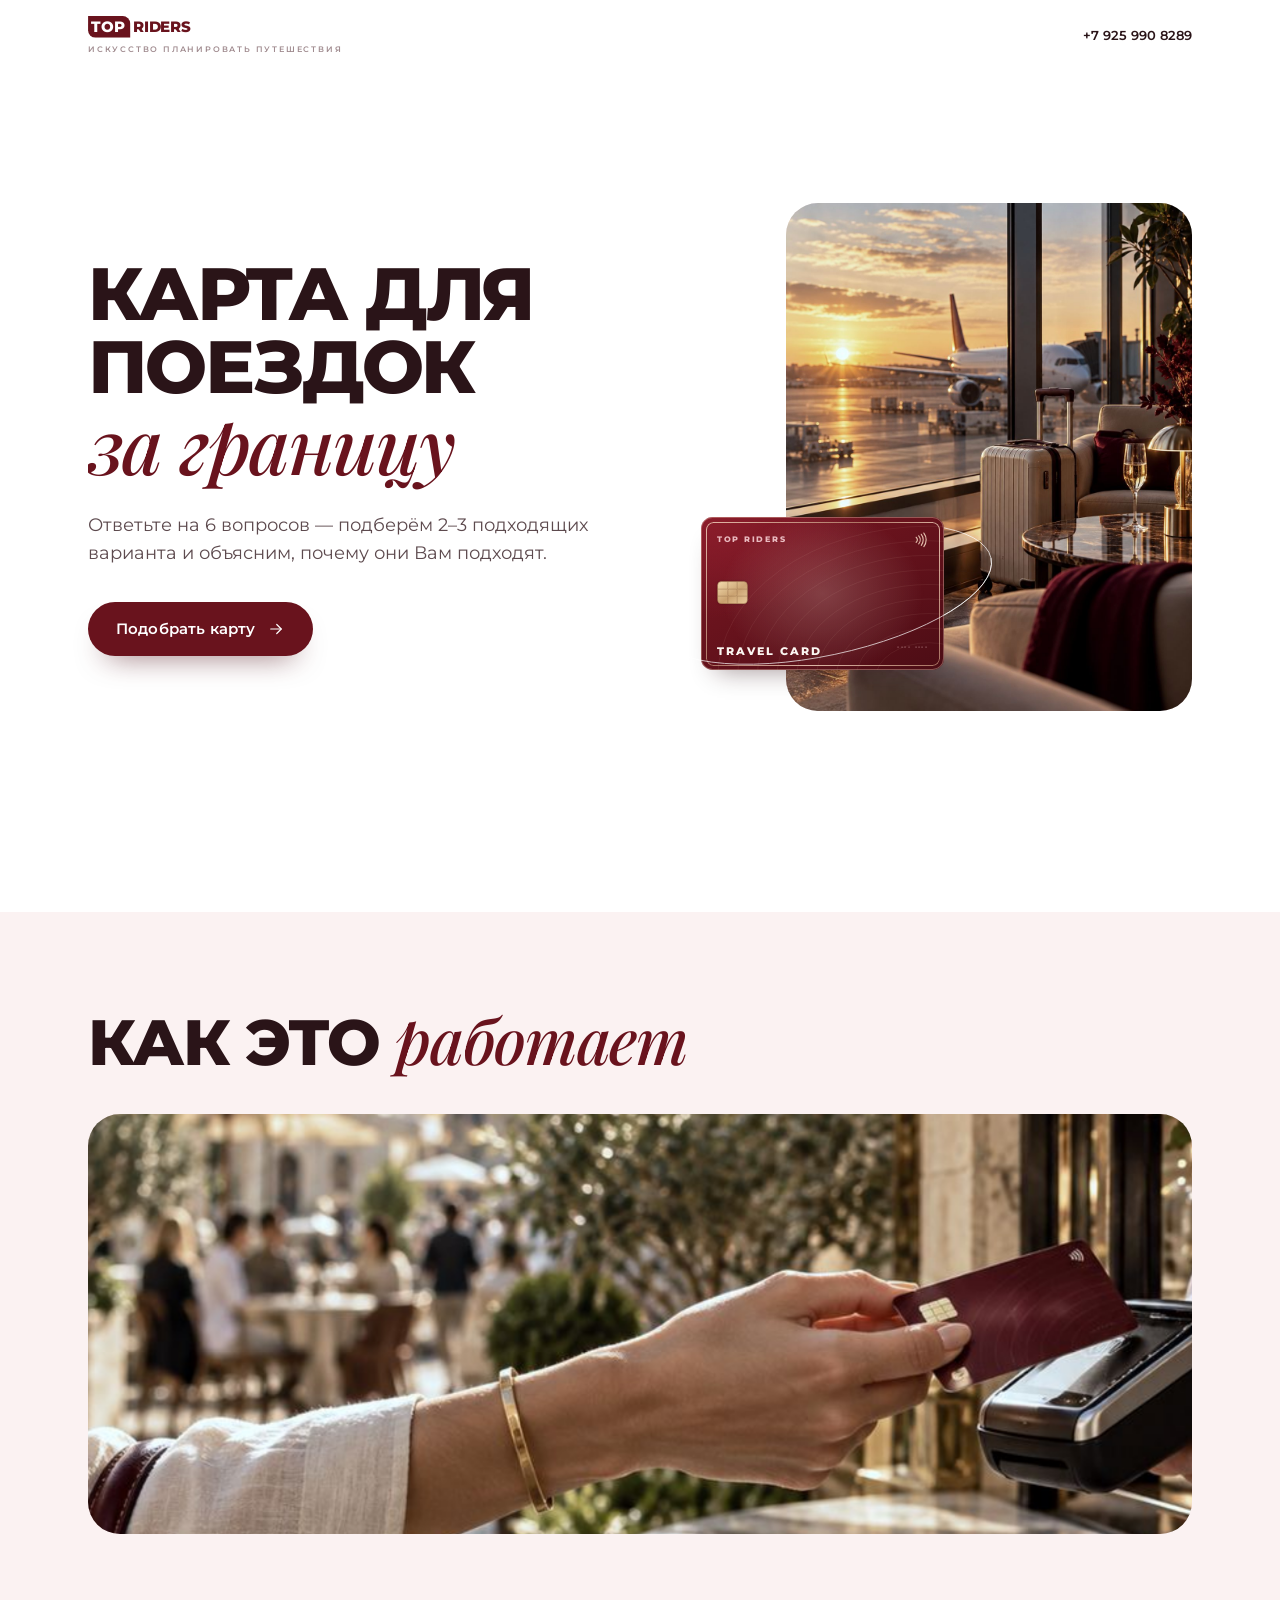
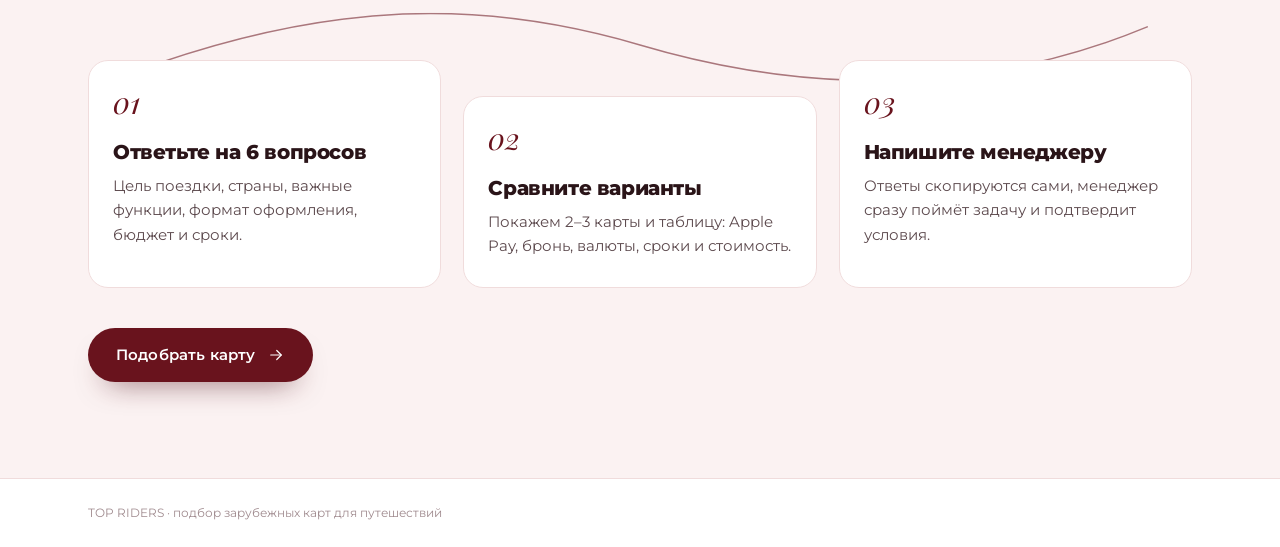
==== index.html @ 6e882a6a "Hero: airport lounge photo, outcome headline, compact mobile first screen - 'Карта для поездок за гр" ====
<!doctype html>
<html lang="ru">
<head>
  <meta charset="utf-8">
  <meta name="viewport" content="width=device-width, initial-scale=1, viewport-fit=cover">
  <title>Подбор карты для путешествий · TOP RIDERS</title>
  <meta name="description" content="Подберём зарубежную карту под Вашу поездку: ответьте на 6 вопросов, и мы покажем 2–3 подходящих варианта.">
  <meta name="theme-color" content="#FFFFFF">
  <meta property="og:title" content="Карта для путешествий под Ваши задачи · TOP RIDERS">
  <meta property="og:description" content="Ответьте на 6 вопросов, и мы покажем 2–3 подходящих варианта.">
  <meta property="og:type" content="website">
  <link rel="icon" href="assets/favicon.svg" type="image/svg+xml">

  <link rel="preconnect" href="https://fonts.googleapis.com">
  <link rel="preconnect" href="https://fonts.gstatic.com" crossorigin>
  <link rel="stylesheet" href="https://fonts.googleapis.com/css2?family=Montserrat:wght@400;500;600;800&family=Playfair+Display:ital,wght@1,500&display=swap">
  <link rel="stylesheet" href="assets/css/styles.css">
  <link rel="modulepreload" href="assets/js/app.js">
</head>
<body data-screen="hero">

  <header class="site-header">
    <div class="wrap site-header__in">
      <a class="brandmark" id="logoLink" href="https://topriders.ru" target="_blank" rel="noopener" aria-label="TOP RIDERS">
        <span class="logo js-logo"></span>
        <span class="brandmark__tag">Искусство планировать путешествия</span>
      </a>
      <a class="site-header__phone js-phone" href="tel:+79259908289">
        <span class="js-phone-text">+7 925 990 8289</span>
      </a>
    </div>
  </header>

  <main>
    <!-- 1. Первый экран: заголовок → польза → кнопка → карта -->
    <section class="screen hero is-enter" data-screen="hero" aria-labelledby="heroTitle">
      <div class="wrap hero__grid">
        <div class="hero__text">
          <h1 class="h1 hero__title" id="heroTitle">
            <span class="hero__line"><span data-t="heroTitleStrong">Платите за границей</span></span>
            <span class="hero__line"><em class="serif" data-t="heroTitleLight">без лишних вопросов</em></span>
          </h1>
          <p class="lead reveal" style="--d:3" data-t="heroSubtitle">Подберём карту под Вашу поездку: ответьте на 6 вопросов, и мы покажем 2–3 подходящих варианта.</p>
          <div class="hero__actions reveal" style="--d:4">
            <button class="btn btn--primary js-start" id="startBtn" type="button" disabled>
              <span data-t="heroCta">Подобрать карту</span><svg viewBox="0 0 24 24" fill="none" stroke="currentColor" stroke-width="1.6" stroke-linecap="round" stroke-linejoin="round" aria-hidden="true"><path d="M5 12h14"/><path d="m13 6 6 6-6 6"/></svg>
            </button>
          </div>
          <p class="config-error" id="configError" hidden>
            Не удалось загрузить config.json. Откройте сайт через веб-сервер (см. README), а не как файл с диска.
          </p>
        </div>

        <div class="hero__visual" id="heroVisual">
          <figure class="hero__photo" id="heroPhoto" hidden><img alt="" decoding="async" fetchpriority="high"></figure>
          <div class="hero__cardwrap" aria-hidden="true">
            <svg class="orbit orbit--back" viewBox="0 0 400 260">
              <g transform="rotate(-12 200 130)"><ellipse class="orbit__line" cx="200" cy="130" rx="196" ry="70" pathLength="1"/></g>
            </svg>
            <div class="card-slot card-slot--hero" id="slotHero"></div>
            <svg class="orbit orbit--front" viewBox="0 0 400 260">
              <g transform="rotate(-12 200 130)"><path class="orbit__line orbit__line--front" d="M4 130a196 70 0 0 0 392 0" pathLength="1"/></g>
            </svg>
          </div>
        </div>
      </div>

      <div class="how" id="how">
        <div class="wrap">
          <h2 class="h2 sr"><span data-t="howTitle">Как это</span> <em class="serif" data-t="howTitleAccent">работает</em></h2>
          <figure class="how__photo sr" id="howPhoto" hidden><img alt="" decoding="async" data-parallax></figure>
          <div class="steps" id="howSteps">
            <svg class="steps__route" viewBox="0 0 1000 120" preserveAspectRatio="none" aria-hidden="true">
              <path d="M40 90C220 10 360 10 500 60s300 60 460-20" pathLength="1"/>
            </svg>
          </div>
          <div class="how__foot sr">
            <button class="btn btn--primary js-start" type="button" disabled><span data-t="heroCta">Подобрать карту</span><svg viewBox="0 0 24 24" fill="none" stroke="currentColor" stroke-width="1.6" stroke-linecap="round" stroke-linejoin="round" aria-hidden="true"><path d="M5 12h14"/><path d="m13 6 6 6-6 6"/></svg></button>
          </div>
        </div>
      </div>
    </section>

    <!-- 2. Квиз -->
    <section class="screen quiz" data-screen="quiz" hidden aria-labelledby="qTitle">
      <div class="wrap quiz__wrap">
        <div class="quiz__top">
          <div class="quiz__meta">
            <p class="quiz__step" aria-hidden="true"><span class="quiz__now" id="stepNow">01</span><span class="quiz__total"> / <span id="stepTotal">06</span></span></p>
            <p class="sr-only" id="stepSr" aria-live="polite"></p>
            <div class="route" id="route" aria-hidden="true">
              <span class="route__line"><span class="route__fill"></span></span>
              <span class="route__stops" id="routeStops"></span>
              <span class="route__plane"></span>
            </div>
          </div>
          <div class="card-slot card-slot--corner" id="slotCorner"></div>
        </div>

        <div class="quiz__body" id="quizBody">
          <h2 class="quiz__q" id="qTitle" tabindex="-1"></h2>
          <p class="quiz__hint" id="qHint" hidden></p>
          <div class="opts" id="opts"></div>
        </div>

        <div class="quiz__nav">
          <button class="btn btn--ghost" id="backBtn" type="button">
            <svg viewBox="0 0 24 24" fill="none" stroke="currentColor" stroke-width="1.5" stroke-linecap="round" stroke-linejoin="round" aria-hidden="true"><path d="M19 12H5"/><path d="m11 18-6-6 6-6"/></svg>
            <span data-t="back">Назад</span>
          </button>
          <button class="btn btn--primary" id="nextBtn" type="button" hidden>
            <span data-t="next">Далее</span>
            <svg viewBox="0 0 24 24" fill="none" stroke="currentColor" stroke-width="1.6" stroke-linecap="round" stroke-linejoin="round" aria-hidden="true"><path d="M5 12h14"/><path d="m13 6 6 6-6 6"/></svg>
          </button>
        </div>
      </div>
    </section>

    <!-- 3. Подсчёт -->
    <section class="screen loading" data-screen="loading" hidden>
      <div class="wrap loading__wrap">
        <div class="shuffle" id="shuffle" aria-hidden="true"></div>
        <p class="loading__text" role="status"><span data-t="loading">Подбираем варианты под Ваши ответы</span><span class="dots" aria-hidden="true"><i>.</i><i>.</i><i>.</i></span></p>
      </div>
    </section>

    <!-- 4–5. Результат и связь -->
    <section class="screen result" data-screen="result" hidden aria-labelledby="resultHeading">
      <div class="wrap">
        <div id="resultOk">
          <p class="eyebrow reveal" style="--d:0" data-t="resultEyebrow">Результат подбора</p>
          <h2 class="h2 result__title reveal" style="--d:1" id="resultHeading" tabindex="-1"><span data-t="resultTitle">Вам подходят</span> <em class="serif" data-t="resultTitleAccent">эти варианты</em></h2>
          <p class="lead reveal" style="--d:2" data-t="resultSubtitle"></p>

          <div class="res-track reveal" style="--d:3" id="resTrack" role="radiogroup" aria-labelledby="resultHeading"></div>
          <div class="res-dots" id="resDots" aria-hidden="true"></div>

          <div class="why reveal" style="--d:4" data-cta aria-live="polite">
            <h3 class="why__title" id="whyTitle"></h3>
            <ul class="why__list" id="whyList"></ul>
            <div class="why__actions">
              <a class="btn btn--primary btn--xl js-tg" href="https://t.me/TopRiders_Travel" target="_blank" rel="noopener"><span id="whyBtnText">Обсудить с менеджером</span><svg viewBox="0 0 24 24" fill="none" stroke="currentColor" stroke-width="1.6" stroke-linecap="round" stroke-linejoin="round" aria-hidden="true"><path d="M20.5 3.5 3.5 10.6l6.4 2.3 2.3 6.6 8.3-16z"/><path d="m9.9 12.9 4.6-4.6"/></svg></a>
              <a class="why__phone js-phone" href="tel:+79259908289"><span data-t="ctaPhoneLabel">или позвоните</span> <b class="js-phone-text">+7 925 990 8289</b></a>
            </div>
            <p class="cta__hint js-hint" role="status" hidden>
            <svg viewBox="0 0 24 24" fill="none" stroke="currentColor" stroke-width="1.5" stroke-linecap="round" stroke-linejoin="round" aria-hidden="true"><path d="m5 12.5 4.2 4.2L19 7"/></svg>
            <span class="js-hint-text"></span>
          </p>
          </div>

          <div class="compare">
            <h3 class="h3"><span data-t="compareTitle">Сравнение</span> <em class="serif" data-t="compareTitleAccent">вариантов</em></h3>
            <div class="cmp" id="cmp" role="table" aria-label="Сравнение вариантов"></div>
            <p class="disclaimer" data-t="disclaimer">Точные условия зависят от банка и подтверждаются менеджером.</p>
          </div>
        </div>

        <div id="resultNone" class="none" hidden>
          <div class="none__text">
            <p class="eyebrow reveal" style="--d:0" data-t="resultEyebrow">Результат подбора</p>
            <h2 class="h2 result__title reveal" style="--d:1" tabindex="-1"><span data-t="nonstandardTitle">Ваша задача</span> <em class="serif" data-t="nonstandardTitleAccent">нестандартная</em></h2>
            <p class="lead reveal" style="--d:2" data-t="nonstandardText"></p>
          </div>
          <div class="card-slot card-slot--none" id="slotNone"></div>
        </div>

        <div class="cta reveal" style="--d:4" data-cta>
          <img class="cta__bg" id="ctaBg" alt="" decoding="async" hidden>
          <h3 class="h2 cta__title"><span data-t="ctaTitle">Обсудим</span> <em class="serif" data-t="ctaTitleAccent">детали?</em></h3>
          <p class="cta__text" data-t="ctaText"></p>
          <div class="cta__manager" id="ctaManager" hidden>
            <img alt="" width="128" height="128" loading="lazy" decoding="async">
            <p><b id="managerName"></b><span id="managerRole"></span></p>
          </div>
          <p class="cta__choice" id="ctaChoice" hidden></p>
          <div class="cta__row">
            <a class="btn btn--light btn--xl js-tg" href="https://t.me/TopRiders_Travel" target="_blank" rel="noopener">
              <span data-t="ctaButton">Связаться с менеджером</span>
              <svg viewBox="0 0 24 24" fill="none" stroke="currentColor" stroke-width="1.6" stroke-linecap="round" stroke-linejoin="round" aria-hidden="true"><path d="M20.5 3.5 3.5 10.6l6.4 2.3 2.3 6.6 8.3-16z"/><path d="m9.9 12.9 4.6-4.6"/></svg>
            </a>
            <a class="cta__phone js-phone" href="tel:+79259908289">
              <span class="cta__phone-label" data-t="ctaPhoneLabel">или позвоните</span>
              <span class="js-phone-text">+7 925 990 8289</span>
            </a>
          </div>
          <p class="cta__hint js-hint" role="status" hidden>
            <svg viewBox="0 0 24 24" fill="none" stroke="currentColor" stroke-width="1.5" stroke-linecap="round" stroke-linejoin="round" aria-hidden="true"><path d="m5 12.5 4.2 4.2L19 7"/></svg>
            <span class="js-hint-text"></span>
          </p>
          <div class="cta__links">
            <a id="linkChannel" href="https://t.me/topriders_usa" target="_blank" rel="noopener"><span>Telegram-канал TOP RIDERS</span> ↗</a>
            <a id="linkSite" href="https://topriders.ru" target="_blank" rel="noopener"><span>topriders.ru</span> ↗</a>
          </div>
          <button class="link-btn" id="restartBtn" type="button" data-t="restart">Пройти заново</button>
        </div>
      </div>
    </section>
  </main>

  <footer class="site-footer">
    <div class="wrap site-footer__in"><p data-t="footer">TOP RIDERS · подбор зарубежных карт для путешествий</p></div>
  </footer>

  <noscript><p class="noscript">Для подбора карты включите JavaScript или напишите нам: <a href="https://t.me/TopRiders_Travel">t.me/TopRiders_Travel</a></p></noscript>
  <script type="module" src="assets/js/app.js"></script>
</body>
</html>
---- assets/css/styles.css ----
/* =========================================================
   TOP RIDERS · квиз подбора карты
   Светлая «воздушная» система: белый фон, розовые панели, бордо и графит.
   Гротеск на весь интерфейс + курсивная антиква только для акцентных слов.
   ========================================================= */

@property --edge-a { syntax: '<color>'; inherits: true; initial-value: #F3D9AE; }
@property --edge-b { syntax: '<color>'; inherits: true; initial-value: #B9806A; }

:root {
  --bg: #FFFFFF;
  --blush: #FBF2F2;       /* панели */
  --blush-2: #F7E7E7;     /* заливки и теги */
  --line: #F0DCDC;        /* тонкие рамки */
  --wine: #69131D;        /* бренд, кнопки, акценты */
  --wine-deep: #4C0D15;
  --red: #AB2328;
  --coral: #C4625A;       /* моноширинные подписи */
  --ink: #2A1418;         /* заголовки */
  --text: #5D4A4E;        /* основной текст */
  --muted: #A08B8F;
  --gold: #E2C48F;
  --cream: #FBF6F1;

  /* Два семейства: гротеск на весь интерфейс + антиква только для эмоциональных слов */
  --f-head: 'Montserrat', 'Helvetica Neue', Arial, sans-serif;
  --f-body: 'Montserrat', 'Helvetica Neue', Arial, sans-serif;
  --f-serif: 'Playfair Display', Georgia, 'Times New Roman', serif;

  --r-lg: 32px;
  --r-md: 20px;
  --ease: cubic-bezier(.2, .7, .2, 1);
  --gutter: clamp(18px, 5vw, 48px);
  --header-h: 72px;
}

*, *::before, *::after { box-sizing: border-box; }
* { margin: 0; padding: 0; }
html { -webkit-text-size-adjust: 100%; scroll-behavior: smooth; }
body {
  font-family: var(--f-body);
  font-size: 16px; line-height: 1.65; font-weight: 400;
  color: var(--text); background: var(--bg);
  min-height: 100svh; display: flex; flex-direction: column;
  overflow-x: clip;
  -webkit-font-smoothing: antialiased;
  -webkit-tap-highlight-color: transparent;
}
main { flex: 1; overflow-x: clip; }
img, svg { display: block; }
button { font: inherit; color: inherit; background: none; border: 0; cursor: pointer; }
a { color: inherit; }
[hidden] { display: none !important; }
:focus-visible { outline: 2px solid var(--wine); outline-offset: 3px; border-radius: 8px; }
.sr-only { position: absolute; width: 1px; height: 1px; overflow: hidden; clip: rect(0 0 0 0); white-space: nowrap; }
.wrap { width: 100%; max-width: 1200px; margin: 0 auto; padding-inline: var(--gutter); }

/* ---------- Типографика ---------- */
.h1, .h2, .h3 { font-family: var(--f-head); font-weight: 800; color: var(--ink); text-transform: uppercase; letter-spacing: -.035em; line-height: .98; }
.h1 { font-size: clamp(36px, 9.6vw, 74px); }
.h2 { font-size: clamp(30px, 7.6vw, 64px); }
.h3 { font-size: clamp(24px, 5.6vw, 40px); }
.serif {
  font-family: var(--f-serif); font-style: italic; font-weight: 500;
  text-transform: none; letter-spacing: -.02em; color: var(--wine);
}
.h1 .serif { font-size: 1.04em; }
.eyebrow {
  display: flex; align-items: center; gap: 12px;
  font-family: var(--f-head); font-size: 11px; font-weight: 600; letter-spacing: .28em; text-transform: uppercase; color: var(--coral);
}
.eyebrow::before { content: ""; width: 24px; height: 1.5px; background: currentColor; }
.lead { margin-top: 22px; max-width: 30em; font-size: clamp(16px, 4.2vw, 18px); line-height: 1.6; color: var(--text); }

/* ---------- Шапка и подвал ---------- */
.site-header { position: relative; z-index: 5; }
.site-header__in { height: var(--header-h); display: flex; align-items: center; justify-content: space-between; gap: 16px; }
.brandmark { display: grid; gap: 6px; text-decoration: none; }
.logo { color: var(--wine); width: 124px; display: block; }
.logo svg { width: 100%; height: auto; }
.brandmark__tag { font-size: 7.5px; font-weight: 600; letter-spacing: .24em; text-transform: uppercase; color: var(--muted); white-space: nowrap; }
.site-header__phone { font-family: var(--f-head); font-size: 13px; font-weight: 600; color: var(--ink); text-decoration: none; padding: 10px 0; white-space: nowrap; }
.site-header__phone:hover { color: var(--wine); }
@media (max-width: 420px) { .brandmark__tag { font-size: 6.6px; letter-spacing: .14em; } .site-header__phone { font-size: 11.5px; } }

.site-footer { border-top: 1px solid var(--line); padding: 24px 0 calc(24px + env(safe-area-inset-bottom)); }
.site-footer__in { display: flex; align-items: center; gap: 12px; }
.site-footer p { font-size: 12px; color: var(--muted); }

/* ---------- Кнопки: капсулы ---------- */
.btn {
  position: relative; isolation: isolate; overflow: hidden;
  display: inline-flex; align-items: center; justify-content: center; gap: 12px;
  min-height: 54px; padding: 0 28px; border-radius: 999px;
  font-family: var(--f-head); font-weight: 600; font-size: 15px; letter-spacing: .01em;
  text-decoration: none; user-select: none; white-space: nowrap;
  transition: color .35s, background-color .35s, border-color .35s, transform .2s var(--ease), box-shadow .35s;
}
.btn svg { width: 18px; height: 18px; flex: none; transition: transform .4s var(--ease); }
.btn:active { transform: scale(.98); }
.btn::before { content: ""; position: absolute; inset: 0; z-index: -1; transform: translateY(101%); transition: transform .5s var(--ease); }
.btn--primary { background: var(--wine); color: #fff; box-shadow: 0 16px 30px -18px rgba(76, 13, 21, .75); }
.btn--primary::before { background: var(--ink); }
.btn--primary:hover::before { transform: none; }
.btn--primary:hover svg { transform: translateX(4px); }
.btn--primary:disabled { background: var(--muted); box-shadow: none; cursor: default; }
.btn--primary:disabled::before { display: none; }
.btn--outline { border: 1.5px solid var(--wine); color: var(--wine); background: transparent; }
.btn--outline::before { background: var(--blush-2); }
.btn--outline:hover::before { transform: none; }
.btn--outline:hover svg { transform: translateY(3px); }
.btn--ghost { border: 1.5px solid var(--line); color: var(--text); padding: 0 24px; }
.btn--ghost::before { background: var(--blush); }
.btn--ghost:hover { border-color: var(--wine); color: var(--wine); }
.btn--ghost:hover::before { transform: none; }
.btn--ghost:hover svg { transform: translateX(-3px); }
.btn--light { background: #fff; color: var(--wine); }
.btn--light::before { background: var(--gold); }
.btn--light:hover::before { transform: none; }
.btn--light:hover svg { transform: translate(3px, -3px); }
.btn--xl { min-height: 58px; padding: 0 30px; font-size: 15px; }
.text-link {
  display: inline-flex; align-items: center; gap: 8px; min-height: 44px;
  font-family: var(--f-head); font-size: 14px; font-weight: 600; color: var(--ink); text-decoration: none;
  border-bottom: 1px solid transparent; transition: color .3s, border-color .3s;
}
.text-link svg { width: 15px; height: 15px; transition: transform .35s var(--ease); }
.text-link:hover { color: var(--wine); }
.text-link:hover svg { transform: translateY(3px); }

.link-btn { font-family: var(--f-head); font-size: 13px; font-weight: 500; color: inherit; opacity: .7; text-decoration: underline; text-underline-offset: 6px; padding: 10px 0; min-height: 44px; }
.link-btn:hover { opacity: 1; }

/* ---------- Экраны и появление ---------- */
.screen { padding-block: clamp(20px, 5vw, 56px) clamp(48px, 8vw, 96px); }
.screen.is-enter .reveal { animation: revealUp .9s var(--ease) both; animation-delay: calc(var(--d, 0) * 90ms + 80ms); }
@keyframes revealUp { from { opacity: 0; transform: translateY(22px); } to { opacity: 1; transform: none; } }
@keyframes fadeIn { from { opacity: 0; } to { opacity: 1; } }
.sr { opacity: 0; transform: translateY(26px); transition: opacity .9s var(--ease), transform .9s var(--ease); transition-delay: calc(var(--i, 0) * 120ms); }
.sr.is-in { opacity: 1; transform: none; }

/* =========================================================
   1. HERO: заголовок → польза → кнопка → карта
   ========================================================= */
.hero { padding-bottom: 0; padding-top: 4px; }
.hero__grid { display: grid; gap: 30px; padding-top: clamp(8px, 3vw, 40px); }
.hero__line { display: block; overflow: hidden; padding-bottom: .1em; margin-bottom: -.06em; }
.hero__line > * { display: inline-block; }
.hero.is-enter .hero__line > * { animation: lineUp 1.1s var(--ease) both; }
.hero.is-enter .hero__line:nth-child(2) > * { animation-delay: .14s; }
@keyframes lineUp { from { transform: translateY(110%); } to { transform: none; } }
.hero .lead { margin-top: 16px; }
.hero__actions { display: flex; flex-wrap: wrap; align-items: center; gap: 14px 28px; margin-top: 26px; }
.config-error { margin-top: 12px; font-size: 14px; color: var(--red); }

/* Визуал: фото аэропорта + карта, которая выходит за край кадра */
.hero__visual { --cw: min(46vw, 184px); position: relative; }
.hero__cardwrap { position: relative; display: grid; place-items: center; padding-block: calc(var(--cw) * .14); }
.card-slot--hero { position: relative; z-index: 2; }
.card-slot--hero .tc { --w: var(--cw); }
.card-slot--hero .tc__front { box-shadow: 0 1.2em 2em -1.2em rgba(40, 10, 15, .45), inset 0 0 0 1px color-mix(in srgb, var(--edge-a) 35%, transparent); }
.hero.is-enter .card-slot--hero { animation: cardIn 1.4s var(--ease) .3s both; }
@keyframes cardIn { from { opacity: 0; transform: translateY(28px) scale(.94); } to { opacity: 1; transform: none; } }

.hero__photo { position: relative; width: 100%; aspect-ratio: 4 / 3; border-radius: var(--r-lg); overflow: hidden; background: var(--blush); animation: photoIn 1.4s var(--ease) backwards; }
.hero__photo img { width: 100%; height: 100%; object-fit: cover; object-position: 50% 45%; }
@keyframes photoIn { from { clip-path: inset(100% 0 0 0); } to { clip-path: inset(0 0 0 0); } }
.hero__visual.has-photo { padding-bottom: calc(var(--cw) * .32); }
.hero__visual.has-photo .hero__cardwrap { position: absolute; left: calc(var(--gutter) * -.4); bottom: 0; padding: 0; }

.orbit { position: absolute; left: 50%; top: 50%; width: calc(var(--cw) * 1.45); transform: translate(-50%, -50%); overflow: visible; pointer-events: none; }
.orbit--back { z-index: 1; }
.orbit--front { z-index: 3; }
.orbit__line { fill: none; stroke: var(--wine); stroke-width: 1; vector-effect: non-scaling-stroke; stroke-dasharray: 1; stroke-dashoffset: 0; opacity: .55; }
.hero__visual.has-photo .orbit__line { stroke: #fff; opacity: .7; }
.hero.is-enter .orbit__line { animation: draw 2.2s var(--ease) .5s both; }
.hero.is-enter .orbit__line--front { animation-delay: 1.2s; animation-duration: 1.4s; }
@keyframes draw { from { stroke-dashoffset: 1; } to { stroke-dashoffset: 0; } }

@media (min-width: 960px) {
  .hero__grid { grid-template-columns: 1.1fr 1fr; align-items: center; gap: 72px; min-height: calc(100svh - var(--header-h) - 80px); padding-bottom: 24px; }
  .hero .lead { margin-top: 22px; }
  .hero__actions { margin-top: 34px; }
  .hero__visual { --cw: min(19vw, 250px); }
  .hero__visual.has-photo { padding: 0 0 0 calc(var(--cw) * .35); }
  .hero__visual.has-photo .hero__photo { aspect-ratio: 4 / 5; }
  .hero__visual.has-photo .hero__cardwrap { left: 0; bottom: 8%; }
}

/* Как это работает */
.how { margin-top: clamp(40px, 8vw, 88px); padding-block: clamp(48px, 9vw, 96px); background: var(--blush); }
.how .step { background: #fff; }
.how__photo { margin-top: clamp(24px, 5vw, 40px); border-radius: var(--r-lg); overflow: hidden; aspect-ratio: 4 / 3; background: var(--blush-2); }
.how__photo img { width: 100%; height: 100%; object-fit: cover; object-position: 62% 62%; transform: scale(1.14); }
@media (min-width: 860px) { .how__photo { aspect-ratio: 21 / 8; } }
.how .h2 { margin-top: 0; }
.steps { position: relative; display: grid; gap: 14px; margin-top: clamp(32px, 6vw, 56px); counter-reset: step; }
.steps__route { display: none; }
.step {
  position: relative; z-index: 1;
  padding: 26px 24px 28px; border-radius: var(--r-md);
  background: #fff; border: 1px solid var(--line);
  transition: border-color .35s, box-shadow .35s var(--ease), transform .35s var(--ease);
}
.step:hover { border-color: #E5BFC2; box-shadow: 0 24px 40px -32px rgba(76, 13, 21, .45); transform: translateY(-4px); }
.step__num { font-family: var(--f-serif); font-style: italic; font-size: 30px; line-height: 1; color: var(--wine); }
.step__title { margin-top: 18px; font-family: var(--f-head); font-weight: 800; font-size: 20px; letter-spacing: -.02em; color: var(--ink); line-height: 1.15; }
.step__text { margin-top: 10px; font-size: 15px; }
@media (min-width: 860px) {
  .steps { grid-template-columns: repeat(3, 1fr); gap: 22px; padding-top: 70px; }
  .steps__route { display: block; position: absolute; left: 0; right: 0; top: 0; width: 100%; height: 110px; overflow: visible; }
  .steps__route path { fill: none; stroke: var(--wine); stroke-width: 1.5; stroke-dasharray: 6 8; vector-effect: non-scaling-stroke; opacity: .55; clip-path: inset(0 100% 0 0); transition: clip-path 2.2s var(--ease); }
  .steps.is-in .steps__route path { clip-path: inset(0 0 0 0); }
  .step:nth-of-type(2) { margin-top: 36px; }
}
.how__foot { margin-top: 40px; }

/* =========================================================
   КАРТА (CSS 3D): три исполнения — бордо, графит, жемчуг
   ========================================================= */
.tc {
  --w: 300px;
  width: var(--w);
  aspect-ratio: 1.586;
  font-size: calc(var(--w) / 20);
  perspective: calc(var(--w) * 4);
  transform-origin: 0 0;
  position: relative;
  user-select: none;
}
.tc__float, .tc__tilt, .tc__spin { width: 100%; height: 100%; transform-style: preserve-3d; }
.tc__float { animation: tcFloat 7s ease-in-out infinite; }
@keyframes tcFloat {
  0%, 100% { transform: translateY(-3%) rotateZ(-1.4deg); }
  50% { transform: translateY(3%) rotateZ(.6deg); }
}
.tc__tilt { transform: rotateX(var(--rx, 0deg)) rotateY(var(--ry, 0deg)); }
.tc__spin { position: relative; }

.tc__face {
  --c-text: var(--cream);
  --c-soft: #E9B9BE;
  position: absolute; inset: 0;
  border-radius: .95em;
  overflow: hidden;
  backface-visibility: hidden;
  -webkit-backface-visibility: hidden;
}
.tc__front {
  display: flex; flex-direction: column; justify-content: space-between;
  padding: 1.15em 1.3em 1.05em;
  color: var(--c-text);
  background:
    radial-gradient(130% 120% at 0% 0%, #8C1D2B 0%, rgba(105, 19, 29, 0) 55%),
    linear-gradient(150deg, #771624 0%, #69131D 40%, #4C0D15 100%);
  box-shadow:
    0 1.6em 2.6em -1.2em rgba(60, 10, 17, .6),
    0 .3em .8em -.3em rgba(60, 10, 17, .35),
    inset 0 0 0 1px color-mix(in srgb, var(--edge-a) 35%, transparent);
  transition: --edge-a .8s var(--ease), --edge-b .8s var(--ease), background .6s;
}
.tc__front[data-tone="ink"], .tc__back[data-tone="ink"] {
  --c-soft: #E2C48F;
  background:
    radial-gradient(120% 110% at 100% 0%, rgba(226, 196, 143, .18) 0%, transparent 50%),
    linear-gradient(150deg, #2C2829 0%, #1C191A 50%, #0F0D0E 100%);
  box-shadow:
    0 1.6em 2.6em -1.2em rgba(15, 13, 14, .6),
    0 .3em .8em -.3em rgba(15, 13, 14, .35),
    inset 0 0 0 1px rgba(226, 196, 143, .3);
}
.tc__front[data-tone="pearl"], .tc__back[data-tone="pearl"] {
  --c-text: var(--wine);
  --c-soft: #8F4A51;
  background:
    radial-gradient(130% 120% at 0% 0%, #FFFDFA 0%, rgba(255, 253, 250, 0) 55%),
    linear-gradient(150deg, #F6F0E8 0%, #ECE3D8 50%, #DDD1C3 100%);
  box-shadow:
    0 1.6em 2.6em -1.2em rgba(76, 13, 21, .35),
    0 .3em .8em -.3em rgba(76, 13, 21, .2),
    inset 0 0 0 1px rgba(105, 19, 29, .18);
}
/* Тонкий кант */
.tc__front::before {
  content: ""; position: absolute; inset: .38em; border-radius: .62em;
  padding: max(1px, .07em);
  background: linear-gradient(135deg, var(--edge-a), var(--edge-b) 40%, var(--edge-a) 65%, var(--edge-b));
  -webkit-mask: linear-gradient(#000 0 0) content-box, linear-gradient(#000 0 0);
  -webkit-mask-composite: xor;
  mask-composite: exclude;
  opacity: .85;
  pointer-events: none;
}
.tc__pattern { position: absolute; inset: 0; width: 100%; height: 100%; color: var(--edge-a); opacity: .16; pointer-events: none; }
.tc__front[data-tone="pearl"] .tc__pattern { display: none; }
.tc__front[data-tone="ink"] .tc__pattern { display: none; }
/* Графит: тонкая диагональная штриховка; жемчуг: сетка координат */
.tc__front[data-tone="ink"]::after, .tc__front[data-tone="pearl"]::after { content: ""; position: absolute; inset: 0; pointer-events: none; }
.tc__front[data-tone="ink"]::after { background: repeating-linear-gradient(135deg, rgba(226, 196, 143, .07) 0 1px, transparent 1px 7px); }
.tc__front[data-tone="pearl"]::after {
  background:
    radial-gradient(circle at 78% 60%, transparent 0 22%, rgba(105, 19, 29, .09) 22.3% 22.8%, transparent 23% 34%, rgba(105, 19, 29, .07) 34.3% 34.8%, transparent 35%),
    repeating-linear-gradient(0deg, rgba(105, 19, 29, .05) 0 1px, transparent 1px 14%);
}

.tc__top, .tc__mid, .tc__bottom { position: relative; z-index: 1; display: flex; align-items: center; }
.tc__top, .tc__bottom { justify-content: space-between; }
.tc__brand { font-family: var(--f-head); font-weight: 800; font-size: .66em; letter-spacing: .22em; color: var(--c-soft); }
.tc__nfc { width: 1.45em; height: 1.45em; color: var(--edge-a); opacity: .9; }
.tc__nfc svg { width: 100%; height: 100%; }
.tc__mid { gap: .8em; }
.tc__chip { width: 2.55em; flex: none; filter: drop-shadow(0 .06em .1em rgba(0, 0, 0, .25)); }
.tc__chip svg { width: 100%; height: auto; }
.tc__icons { display: flex; gap: .32em; flex-wrap: nowrap; min-height: 1.7em; }
.tc__icon {
  width: 1.7em; height: 1.7em; border-radius: 50%;
  display: grid; place-items: center;
  border: max(1px, .05em) solid color-mix(in srgb, var(--edge-a) 55%, transparent);
  color: var(--edge-a);
  background: rgba(255, 255, 255, .05);
}
.tc__icon svg { width: 1em; height: 1em; }
.tc__labels {
  font-family: var(--f-head); font-weight: 600; font-size: .48em; letter-spacing: .22em;
  color: var(--c-soft); min-height: 1.4em; margin-bottom: .25em; white-space: nowrap;
}
.tc__title { font-family: var(--f-head); font-weight: 800; font-size: .92em; letter-spacing: .18em; line-height: 1; }
.tc__num { font-size: .6em; letter-spacing: .2em; color: var(--c-soft); opacity: .85; }
.tc__num b { font-family: var(--f-head); font-weight: 800; font-size: 2.3em; letter-spacing: 0; color: var(--edge-a); opacity: 1; line-height: 1; }
.tc__letter {
  position: absolute; right: -.08em; top: -.32em;
  font-family: var(--f-head); font-weight: 800; font-size: 9em; line-height: 1;
  color: currentColor; opacity: .06; pointer-events: none;
}

/* Блик */
.tc__glare {
  position: absolute; inset: 0; pointer-events: none; z-index: 2;
  background: radial-gradient(70% 90% at var(--gx, 30%) var(--gy, 20%), rgba(255, 244, 232, .2), transparent 60%);
  mix-blend-mode: screen;
}
.tc__glare::after {
  content: ""; position: absolute; top: -50%; bottom: -50%; left: 0; width: 45%;
  background: linear-gradient(100deg, transparent 0%, rgba(255, 240, 225, 0) 30%, rgba(255, 240, 225, .24) 50%, rgba(255, 240, 225, 0) 70%, transparent 100%);
  transform: translateX(-160%) rotate(12deg);
  animation: sweep 7s ease-in-out 1.8s infinite;
}
@keyframes sweep {
  0% { transform: translateX(-160%) rotate(12deg); }
  28%, 100% { transform: translateX(330%) rotate(12deg); }
}

.tc__back {
  transform: rotateY(180deg);
  background: linear-gradient(160deg, #5E101A, #420B12);
  box-shadow: 0 1.6em 2.6em -1.2em rgba(60, 10, 17, .6), inset 0 0 0 1px rgba(226, 196, 143, .2);
}
.tc__stripe { position: absolute; left: 0; right: 0; top: 14%; height: 18%; background: rgba(10, 8, 10, .75); }
.tc__sign {
  position: absolute; left: 1.3em; right: 5em; top: 42%; height: 13%;
  border-radius: .2em;
  background: repeating-linear-gradient(-45deg, #F2EAE3 0 .25em, #E6E0D8 .25em .5em);
  opacity: .9;
}
.tc__backtext { position: absolute; left: 1.3em; bottom: 1em; font-family: var(--f-head); font-weight: 600; font-size: .5em; letter-spacing: .3em; color: var(--c-soft); }

.tc--static .tc__float { animation: none; }
.tc--static .tc__glare::after { animation: none; }

/* =========================================================
   2. КВИЗ
   ========================================================= */
.quiz__wrap { max-width: 900px; }
.quiz__top { display: flex; justify-content: space-between; align-items: flex-start; gap: 16px; min-height: 96px; }
.quiz__meta { flex: 1; padding-top: 4px; max-width: 380px; }
.quiz__step { display: flex; align-items: baseline; gap: 8px; line-height: 1; }
.quiz__now { font-family: var(--f-head); font-weight: 800; font-size: clamp(46px, 12vw, 72px); letter-spacing: -.05em; color: var(--wine); }
.quiz__total { font-family: var(--f-head); font-size: 15px; font-weight: 500; letter-spacing: .06em; color: var(--muted); }

/* Маршрут «А → Б» вместо прогресс-бара */
.route { --p: 0; position: relative; height: 26px; margin-top: 14px; margin-right: 10px; }
.route__line { position: absolute; left: 0; right: 0; top: 50%; height: 0; border-top: 1.5px dashed #E6C7CA; }
.route__fill { position: absolute; left: 0; top: -1.5px; height: 1.5px; width: 100%; background: var(--wine); transform-origin: 0 50%; transform: scaleX(var(--p)); transition: transform .8s var(--ease); }
.route__stops { position: absolute; inset: 0; display: flex; justify-content: space-between; align-items: center; }
.route__stops i { width: 9px; height: 9px; border-radius: 50%; background: #fff; border: 1.5px solid #E6C7CA; transition: background-color .4s, border-color .4s; }
.route__stops i.is-done { background: var(--wine); border-color: var(--wine); }
.route__stops i:last-child { width: 11px; height: 11px; border-radius: 3px; }
.route__plane { position: absolute; top: 50%; left: calc(var(--p) * 100%); width: 22px; height: 22px; margin: -11px 0 0 -11px; color: var(--wine); background: #fff; border-radius: 50%; transform: rotate(90deg); transition: left .8s var(--ease); }
.route__plane svg { width: 100%; height: 100%; }

.card-slot--corner { flex: none; padding: 6px 4px 0 0; }
.card-slot--corner .tc { --w: 110px; }
@media (min-width: 640px) { .card-slot--corner .tc { --w: 140px; } }
@media (min-width: 1000px) { .card-slot--corner .tc { --w: 172px; } .quiz__top { min-height: 124px; } }

.quiz__body { margin-top: clamp(24px, 5vw, 44px); }
.quiz__q { font-family: var(--f-head); font-weight: 800; font-size: clamp(26px, 6.8vw, 44px); line-height: 1.08; letter-spacing: -.035em; color: var(--ink); max-width: 17em; }
.quiz__q:focus { outline: none; }
.quiz__hint { margin-top: 12px; font-size: 14px; color: var(--muted); }

.opts { display: grid; gap: 10px; margin-top: clamp(22px, 5vw, 34px); }
@media (min-width: 640px) { .opts { grid-template-columns: 1fr 1fr; gap: 12px; } }
.opt {
  position: relative;
  display: flex; align-items: center; gap: 16px;
  min-height: 70px; padding: 14px 18px 14px 22px;
  text-align: left; font-weight: 600; font-size: 16px; line-height: 1.35; color: var(--ink);
  background: #fff; border: 1.5px solid var(--line); border-radius: var(--r-md);
  transition: border-color .25s, background-color .25s, transform .2s var(--ease);
}
.opt:hover { border-color: #E2B9BD; }
.opt:active { transform: scale(.99); }
.opt.is-on { border-color: var(--wine); background: var(--blush); }
.opt__label { flex: 1; }
.opt__art {
  flex: none; width: 60px; height: 60px; margin: -6px 0 -6px -10px;
  border-radius: 16px; overflow: hidden;
  box-shadow: inset 0 0 0 1px rgba(105, 19, 29, .06);
  transition: transform .45s var(--ease), box-shadow .3s;
}
.opt__art svg { width: 100%; height: 100%; }
.opt:hover .opt__art { transform: scale(1.05) rotate(-2deg); }
.opt.is-on .opt__art { transform: scale(1.05); }
.opt__photo { flex: none; width: 54px; height: 54px; margin: -4px 0 -4px -8px; border-radius: 14px; overflow: hidden; background: var(--blush-2); transition: box-shadow .35s; }
.opt__photo img { width: 100%; height: 100%; object-fit: cover; }

.opt__check { flex: none; width: 28px; height: 28px; border-radius: 50%; border: 1.5px solid #E6C7CA; background: #fff; display: grid; place-items: center; color: transparent; transition: background-color .3s, border-color .3s, color .3s; }
.opts--multi .opt__check { border-radius: 8px; }
.opt__check svg { width: 16px; height: 16px; stroke-width: 2.2; }
.opt__check path { stroke-dasharray: 22; stroke-dashoffset: 22; transition: stroke-dashoffset .35s var(--ease) .1s; }
.opt.is-on .opt__check { background: var(--wine); border-color: var(--wine); color: #fff; }
.opt.is-on .opt__check path { stroke-dashoffset: 0; }

.quiz__nav { display: flex; justify-content: space-between; gap: 12px; margin-top: 30px; }
.quiz__nav #nextBtn { margin-left: auto; min-width: 150px; }

/* =========================================================
   3. ПОДСЧЁТ
   ========================================================= */
.loading { display: grid; align-items: center; min-height: calc(100svh - var(--header-h)); background: #fff; }
.loading__wrap { display: grid; justify-items: center; gap: 30px; text-align: center; }
.shuffle { position: relative; width: 100%; height: 250px; }
.shuffle__card { --w: min(44vw, 170px); position: absolute; left: 50%; top: 50%; margin-left: calc(var(--w) / -2); margin-top: calc(var(--w) / -3.172); transform-origin: 50% 140%; opacity: 0; }
.loading__text { font-size: 15px; font-weight: 500; color: var(--ink); max-width: 26em; }
.dots i { font-style: normal; color: var(--red); animation: dot 1.2s infinite both; }
.dots i:nth-child(2) { animation-delay: .2s; }
.dots i:nth-child(3) { animation-delay: .4s; }
@keyframes dot { 0%, 80%, 100% { opacity: .2; } 40% { opacity: 1; } }

/* =========================================================
   4. РЕЗУЛЬТАТ
   ========================================================= */
.result { padding-bottom: 0; }
.result__title { margin-top: 22px; }
.result__title:focus { outline: none; }

.res-track {
  display: flex; gap: 14px;
  overflow-x: auto; overscroll-behavior-x: contain; scroll-snap-type: x mandatory;
  margin: 22px calc(var(--gutter) * -1) 0; padding: 24px var(--gutter) 14px;
  scroll-padding-inline: var(--gutter); scrollbar-width: none;
}
.res-track::-webkit-scrollbar { display: none; }
.res-card {
  position: relative; flex: 0 0 min(82%, 340px); scroll-snap-align: center; container-type: inline-size;
  background: linear-gradient(180deg, var(--blush), #fff 70%);
  border: 1px solid var(--line); border-radius: var(--r-lg);
  padding: 16px 16px 20px; cursor: pointer;
  transition: border-color .35s, box-shadow .35s var(--ease), transform .35s var(--ease);
}
.res-card:hover { border-color: #E5BFC2; }
.screen.is-enter .res-card { animation: resIn 1s var(--ease) backwards; animation-delay: calc(var(--i, 0) * 150ms + 250ms); }
@keyframes resIn { from { opacity: 0; transform: perspective(1000px) translateY(40px) rotateY(-18deg); } to { opacity: 1; transform: none; } }
.res-card.is-selected { border-color: var(--wine); box-shadow: 0 0 0 1px var(--wine), 0 30px 46px -34px rgba(76, 13, 21, .7); }
.res-card:focus-visible { outline-offset: 4px; }
.res-card__visual { --w: 260px; --w: 100cqw; margin-bottom: 20px; }
.res-card__visual .tc__front { transition: none; }
.res-card__title { font-family: var(--f-head); font-weight: 800; font-size: 24px; letter-spacing: -.03em; color: var(--ink); line-height: 1.1; text-transform: uppercase; }
.res-card__tag { margin-top: 8px; font-size: 11.5px; font-weight: 600; letter-spacing: .18em; text-transform: uppercase; color: var(--coral); }
.res-card__why { margin-top: 14px; padding: 12px 14px; border-radius: 14px; background: #fff; border: 1px solid var(--line); font-size: 13.5px; line-height: 1.5; color: var(--ink); }
.res-card__why span { display: block; margin-bottom: 2px; font-size: 12px; font-weight: 600; color: var(--wine); }
.res-card__best {
  position: absolute; top: -15px; left: 20px; z-index: 3;
  display: inline-flex; align-items: center; gap: 7px;
  padding: 6px 14px 6px 10px; border-radius: 999px;
  background: var(--wine); color: var(--cream);
  font-size: 11.5px; font-weight: 600; letter-spacing: .06em;
  box-shadow: 0 10px 20px -12px rgba(76, 13, 21, .7);
}
.res-card__best svg { width: 14px; height: 14px; stroke-width: 2.4; }
.res-card__facts { list-style: none; margin-top: 16px; }
.res-card__facts li { display: flex; justify-content: space-between; align-items: baseline; gap: 12px; padding: 11px 0; border-top: 1px solid var(--line); font-size: 14px; }
.res-card__facts span { color: var(--muted); flex: none; }
.res-card__facts b { font-weight: 600; text-align: right; line-height: 1.35; color: var(--ink); }
.res-card__pick { display: flex; align-items: center; gap: 10px; margin-top: 14px; font-size: 13px; font-weight: 600; color: var(--muted); }
.res-card__radio { width: 24px; height: 24px; border-radius: 50%; border: 1.5px solid #E6C7CA; display: grid; place-items: center; color: transparent; background: #fff; transition: background-color .3s, border-color .3s, color .3s; }
.res-card__radio svg { width: 14px; height: 14px; stroke-width: 2.2; }
.res-card.is-selected .res-card__radio { background: var(--wine); border-color: var(--wine); color: #fff; }
.res-card.is-selected .res-card__pick { color: var(--wine); }

.res-card__alt { position: absolute; top: -14px; left: 18px; z-index: 3; background: #fff; padding: 4px 12px; border: 1px solid var(--line); border-radius: 999px; font-size: 11.5px; font-weight: 600; letter-spacing: .04em; color: var(--coral); }

.res-dots { display: flex; justify-content: center; gap: 8px; margin-top: 8px; min-height: 6px; }
.res-dots span { width: 6px; height: 6px; border-radius: 50%; background: var(--line); transition: background-color .3s, width .3s var(--ease); }
.res-dots span.is-on { background: var(--wine); width: 20px; border-radius: 3px; }

@media (min-width: 760px) {
  .res-track { display: grid; grid-template-columns: repeat(var(--cols, 3), minmax(0, 1fr)); overflow: visible; margin-inline: 0; padding-inline: 0; gap: 22px; }
  .res-track[style*="--cols: 2"] { max-width: 800px; }
  .res-card { padding: 20px 20px 22px; }
  .res-card:hover { transform: translateY(-4px); }
  .res-dots { display: none; }
}

/* Почему этот вариант + кнопка сразу под карточками */
.why {
  margin-top: 26px; padding: clamp(22px, 5vw, 36px);
  border-radius: var(--r-lg); background: var(--blush); border: 1px solid var(--line);
}
.why__title { font-family: var(--f-head); font-weight: 800; font-size: clamp(22px, 5.4vw, 30px); line-height: 1.1; letter-spacing: -.03em; color: var(--ink); }
.why__title .serif { font-size: 1.08em; }
.why__list { list-style: none; margin-top: 18px; display: grid; gap: 12px; }
.why__list li { position: relative; padding-left: 32px; font-size: 15px; line-height: 1.45; color: var(--text); }
.why__list li::before {
  content: ""; position: absolute; left: 0; top: 1px; width: 20px; height: 20px; border-radius: 50%;
  background: var(--wine) url("data:image/svg+xml,%3Csvg xmlns='http://www.w3.org/2000/svg' viewBox='0 0 24 24' fill='none' stroke='white' stroke-width='3' stroke-linecap='round' stroke-linejoin='round'%3E%3Cpath d='m6 12.5 4 4L18 8'/%3E%3C/svg%3E") center / 12px no-repeat;
}
.why__list b { display: block; font-weight: 600; color: var(--ink); }
.why__list b::first-letter { text-transform: uppercase; }
.why__actions { margin-top: 24px; display: grid; gap: 12px; }
.why__actions .btn { width: 100%; }
.why__phone { text-align: center; font-size: 13px; color: var(--muted); text-decoration: none; padding: 6px 0; }
.why__phone b { color: var(--ink); font-weight: 600; }
.why .cta__hint { background: #fff; border-color: var(--line); color: var(--ink); }
.why .cta__hint svg { color: var(--wine); }
@media (min-width: 640px) {
  .why__actions { grid-template-columns: auto auto; justify-content: start; align-items: center; gap: 24px; }
  .why__actions .btn { width: auto; }
}
@media (min-width: 900px) { .why { display: grid; grid-template-columns: 1fr 1.1fr; gap: 8px 48px; } .why__title { grid-row: span 2; } .why__list { margin-top: 0; } .why__actions, .why .cta__hint { grid-column: 2; } }

/* Таблица сравнения */
.compare { margin-top: clamp(48px, 9vw, 88px); }
.compare .h3 { margin-top: 0; }
.cmp { margin-top: 22px; }
.cmp__row { padding: 15px 0; border-bottom: 1px solid var(--line); position: relative; }
.cmp__row--head { padding: 12px 12px; margin-inline: -12px; background: var(--blush); border: 1px solid var(--line); border-radius: 16px; }
.cmp__row--head .cmp__label { display: none; }
.cmp__row--head .cmp__val { font-size: 12.5px; font-weight: 600; color: var(--ink); }
.cmp__row--head .cmp__val.is-sel { background: var(--wine); color: #fff; }
.cmp__label { font-size: 13px; color: var(--muted); display: flex; align-items: center; flex-wrap: wrap; gap: 4px 10px; margin-bottom: 8px; }
.cmp__diff { font-size: 10px; font-weight: 600; letter-spacing: .16em; text-transform: uppercase; color: var(--coral); display: inline-flex; align-items: center; gap: 6px; }
.cmp__diff::before { content: ""; width: 5px; height: 5px; border-radius: 50%; background: var(--coral); }
.cmp__vals { display: grid; grid-template-columns: repeat(var(--cols, 3), minmax(0, 1fr)); gap: 10px; }
.cmp__val { font-size: 14px; line-height: 1.4; color: var(--text); display: flex; align-items: flex-start; gap: 6px; padding: 4px 6px; margin: -4px -6px; border-radius: 10px; transition: background-color .3s; overflow-wrap: anywhere; }
.cmp__val svg { width: 16px; height: 16px; flex: none; margin-top: 2px; }
.cmp__val > span { min-width: 0; }
.cmp__colname { display: none; }
.cmp__val--yes svg { color: var(--wine); stroke-width: 2.2; }
.cmp__val--no, .cmp__val--unknown { color: var(--muted); }
.cmp__val--unknown { font-style: italic; }
.cmp__val.is-sel { background: var(--blush); }
.cmp__row.is-diff .cmp__val:not(.cmp__val--unknown):not(.cmp__val--no) { color: var(--ink); font-weight: 600; }
.cmp__row.is-diff::before { content: ""; position: absolute; left: calc(var(--gutter) * -.55); top: 15px; bottom: 15px; width: 2px; border-radius: 2px; background: var(--coral); }
.cmp .cmp__row { opacity: 0; transform: translateY(12px); }
.cmp.is-in .cmp__row { animation: rowIn .6s var(--ease) both; animation-delay: calc(var(--i, 0) * 80ms + 80ms); }
.cmp.is-in .cmp__row--head { animation-delay: 0s; }
@keyframes rowIn { from { opacity: 0; transform: translateY(12px); } to { opacity: 1; transform: none; } }
@media (min-width: 760px) {
  .cmp__row { display: grid; grid-template-columns: minmax(180px, 1fr) 3fr; align-items: center; gap: 18px; }
  .cmp__row--head .cmp__label { display: block; }
  .cmp__label { margin-bottom: 0; font-size: 14px; }
  .cmp__vals { gap: 18px; }
  .cmp__row.is-diff::before { left: -14px; }
}
.disclaimer { margin-top: 18px; font-size: 13px; color: var(--muted); }

/* Нестандартная задача */
.none { display: grid; gap: 28px; }
.card-slot--none { display: grid; place-items: center; padding: 20px 0; }
.card-slot--none .tc { --w: min(70vw, 300px); }
@media (min-width: 900px) { .none { grid-template-columns: 1.2fr 1fr; align-items: center; } }

/* =========================================================
   5. СВЯЗЬ С МЕНЕДЖЕРОМ: тёмно-бордовый блок
   ========================================================= */
.cta {
  position: relative; overflow: hidden; isolation: isolate;
  margin: clamp(56px, 10vw, 104px) calc(var(--gutter) * -.5) clamp(40px, 7vw, 72px);
  padding: clamp(30px, 7vw, 60px) clamp(22px, 5vw, 60px) clamp(32px, 7vw, 56px);
  background: radial-gradient(90% 120% at 100% 0%, #7E1A27 0%, transparent 60%), var(--wine-deep);
  color: #fff; border-radius: var(--r-lg);
}
.cta__bg {
  position: absolute; inset: 0; z-index: -1; width: 100%; height: 100%;
  object-fit: cover; object-position: 75% 50%;
  opacity: .32; mix-blend-mode: luminosity;
  -webkit-mask-image: linear-gradient(100deg, transparent 15%, #000 75%); mask-image: linear-gradient(100deg, transparent 15%, #000 75%);
}
@media (max-width: 639px) { .cta__bg { -webkit-mask-image: linear-gradient(180deg, #000, transparent 70%); mask-image: linear-gradient(180deg, #000, transparent 70%); opacity: .26; } }
.cta__title { color: #fff; }
.cta__title .serif { color: #F2C9CD; }
.cta__text { margin-top: 14px; color: rgba(255, 255, 255, .72); max-width: 32em; }
.cta__manager { display: flex; align-items: center; gap: 14px; margin-top: 24px; }
.cta__manager img { width: 60px; height: 60px; border-radius: 50%; object-fit: cover; border: 2px solid rgba(255, 255, 255, .6); flex: none; }
.cta__manager p { display: grid; line-height: 1.35; }
.cta__manager b { font-family: var(--f-head); font-weight: 600; font-size: 15px; }
.cta__manager span { font-size: 13px; color: rgba(255, 255, 255, .7); }
.cta__choice { margin-top: 22px; font-size: 15px; padding: 12px 16px; border-radius: 14px; background: rgba(255, 255, 255, .07); color: rgba(255, 255, 255, .85); }
.cta__choice b { color: #fff; }
.cta__row { margin-top: 26px; display: grid; gap: 14px; }
.cta__row .btn { width: 100%; }
.cta__phone { display: inline-flex; flex-direction: column; align-items: center; justify-content: center; text-decoration: none; min-height: 52px; line-height: 1.3; text-align: center; font-size: 16px; font-weight: 600; color: #fff; }
.cta__phone-label { font-size: 12px; font-weight: 400; color: rgba(255, 255, 255, .6); }
.cta__phone:hover .js-phone-text { color: var(--gold); }
.cta__hint { margin-top: 16px; display: flex; gap: 10px; align-items: flex-start; padding: 14px 16px; border-radius: 14px; background: rgba(255, 255, 255, .08); border: 1px solid rgba(255, 255, 255, .18); font-size: 14px; line-height: 1.5; }
.cta__hint svg { width: 20px; height: 20px; flex: none; color: var(--gold); stroke-width: 2; margin-top: 1px; }
.cta__hint.is-shown { animation: revealUp .5s var(--ease) both; }
.cta__links { display: flex; flex-wrap: wrap; gap: 6px 26px; margin-top: 30px; }
.cta__links a { font-size: 13px; font-weight: 500; color: rgba(255, 255, 255, .8); text-decoration: none; padding: 8px 0; border-bottom: 1px solid rgba(255, 255, 255, .25); transition: color .3s, border-color .3s; }
.cta__links a:hover { color: #fff; border-color: #fff; }
.cta .link-btn { margin-top: 18px; color: #fff; }
@media (min-width: 640px) {
  .cta { margin-inline: 0; }
  .cta__row { grid-template-columns: auto auto; justify-content: start; align-items: center; gap: 30px; }
  .cta__row .btn { width: auto; }
  .cta__phone { align-items: flex-start; text-align: left; padding-left: 30px; border-left: 1px solid rgba(255, 255, 255, .2); }
}

.noscript { padding: 20px var(--gutter); text-align: center; }

/* =========================================================
   Уменьшение движения: только мягкие fade
   ========================================================= */
@media (prefers-reduced-motion: reduce) {
  html { scroll-behavior: auto; }
  .tc__float, .tc__glare::after, .dots i { animation: none !important; }
  .screen.is-enter .reveal, .hero.is-enter .card-slot--hero, .hero.is-enter .hero__line > *,
  .cta__hint.is-shown, .cmp.is-in .cmp__row { animation: fadeIn .5s ease both !important; transform: none !important; }
  .hero.is-enter .orbit__line { animation: fadeIn 1s ease both !important; }
  .screen.is-enter .res-card { animation: none !important; }
  .sr { transform: none; transition: opacity .5s ease; }
  .steps__route path { transition: none; clip-path: none !important; }
  .btn::before { transition: none; }
  .route__fill, .route__plane { transition-duration: .3s; }
}
@media (max-width: 639px) { .how__foot .btn { width: 100%; } }
/* На белом фоне блик в 3D-слое даёт светлую рамку вокруг тасуемых карт */
.shuffle__card .tc__glare { display: none; }
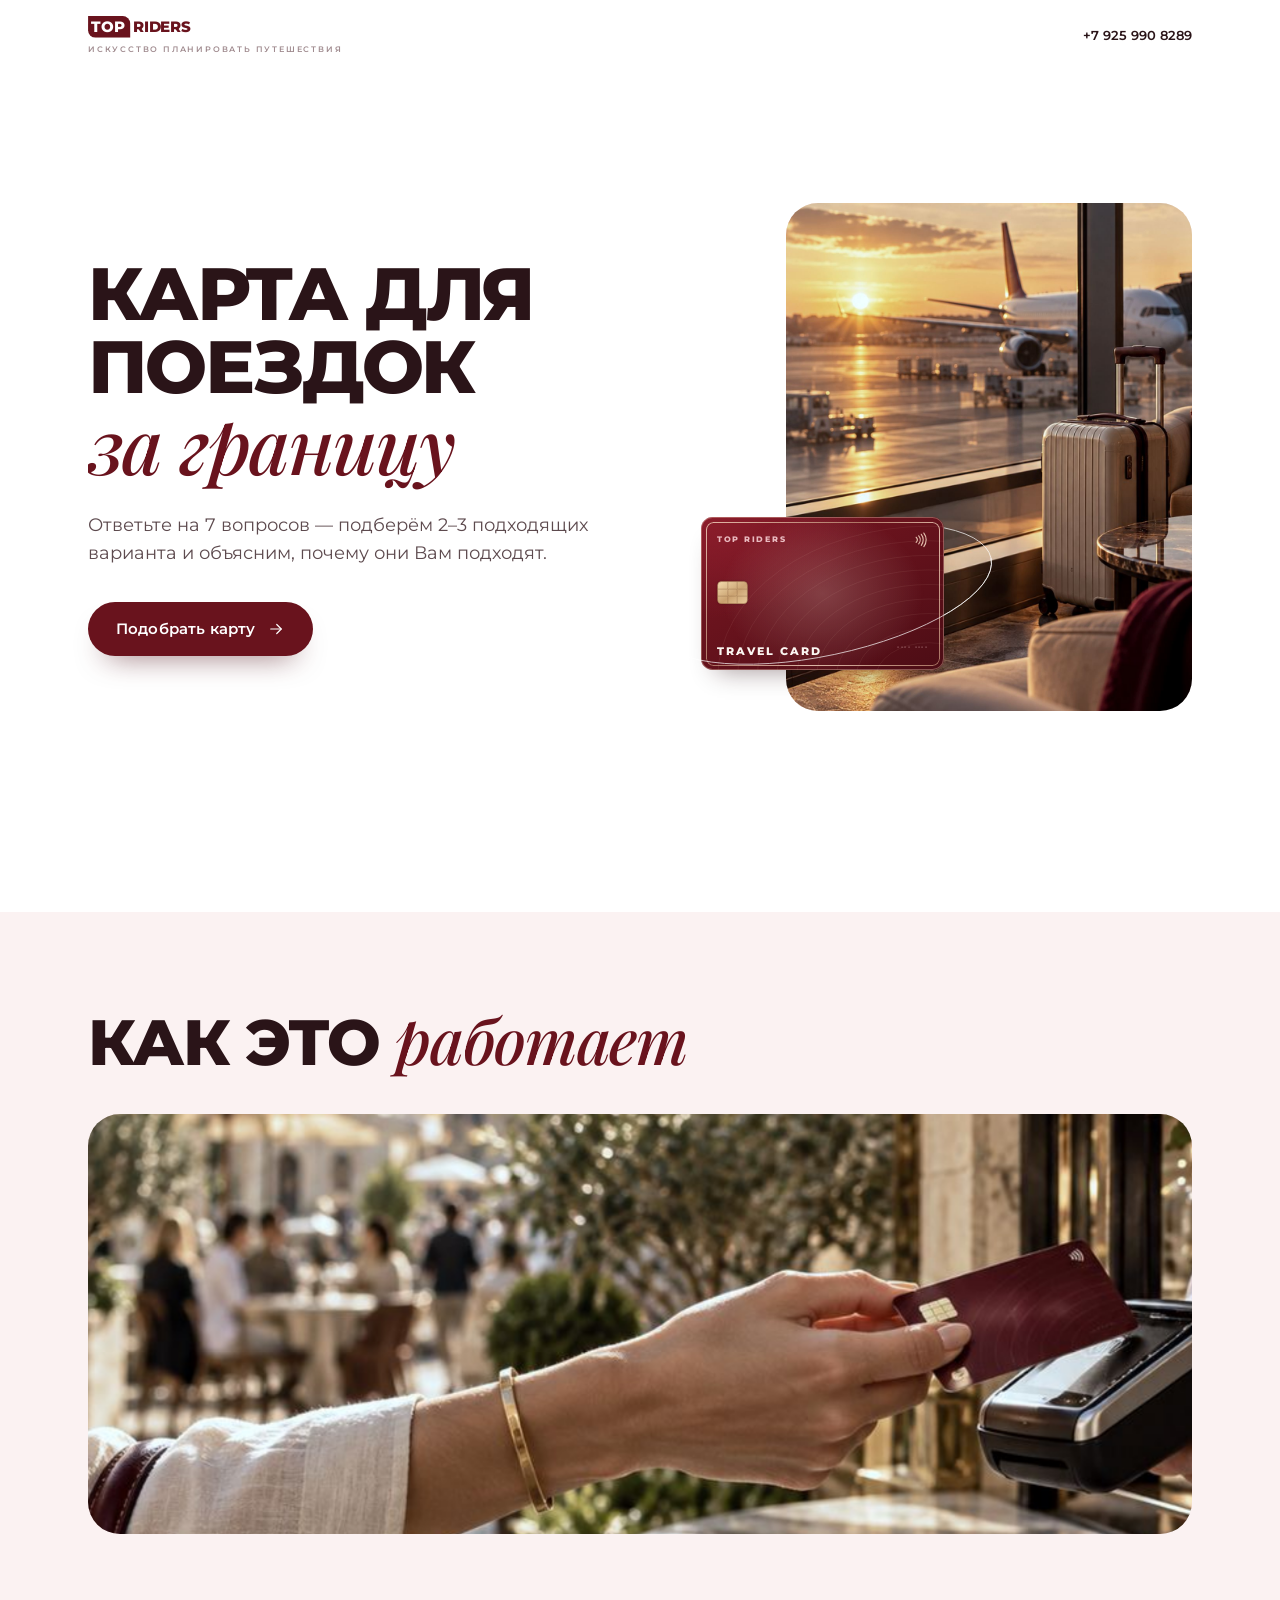
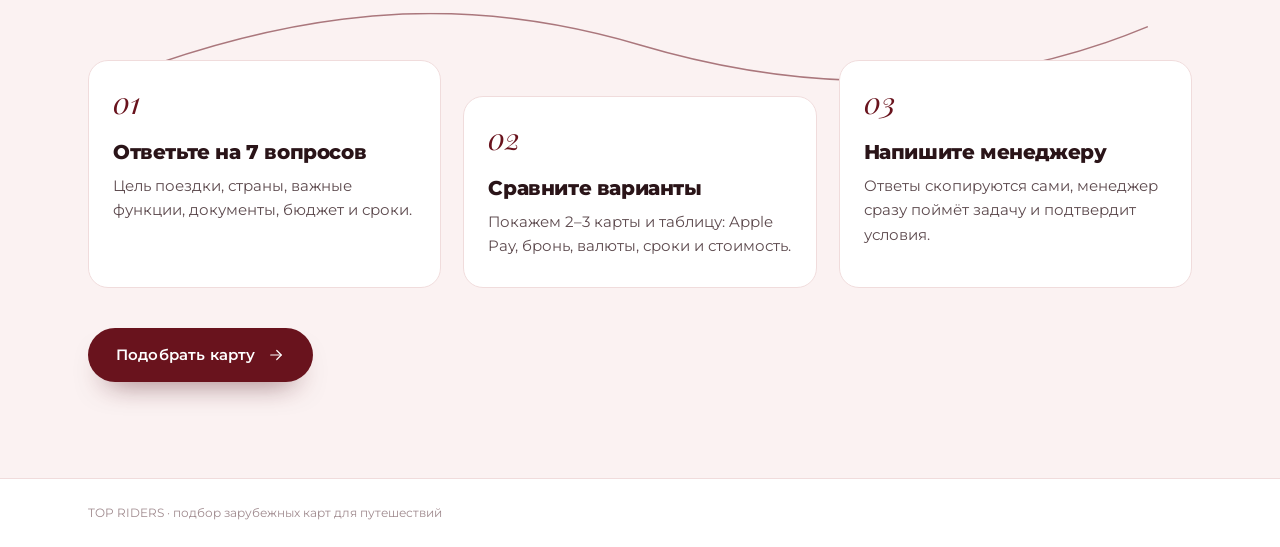
==== commit ea981bec: "Add passport and 'what is hard for you' questions from document requirements - Replace meaningless f" ====
--- a/index.html
+++ b/index.html
@@ -4,10 +4,10 @@
   <meta charset="utf-8">
   <meta name="viewport" content="width=device-width, initial-scale=1, viewport-fit=cover">
   <title>Подбор карты для путешествий · TOP RIDERS</title>
-  <meta name="description" content="Подберём зарубежную карту под Вашу поездку: ответьте на 6 вопросов, и мы покажем 2–3 подходящих варианта.">
+  <meta name="description" content="Подберём зарубежную карту под Вашу поездку: ответьте на 7 вопросов, и мы покажем 2–3 подходящих варианта.">
   <meta name="theme-color" content="#FFFFFF">
   <meta property="og:title" content="Карта для путешествий под Ваши задачи · TOP RIDERS">
-  <meta property="og:description" content="Ответьте на 6 вопросов, и мы покажем 2–3 подходящих варианта.">
+  <meta property="og:description" content="Ответьте на 7 вопросов, и мы покажем 2–3 подходящих варианта.">
   <meta property="og:type" content="website">
   <link rel="icon" href="assets/favicon.svg" type="image/svg+xml">
 
@@ -40,7 +40,7 @@
             <span class="hero__line"><span data-t="heroTitleStrong">Платите за границей</span></span>
             <span class="hero__line"><em class="serif" data-t="heroTitleLight">без лишних вопросов</em></span>
           </h1>
-          <p class="lead reveal" style="--d:3" data-t="heroSubtitle">Подберём карту под Вашу поездку: ответьте на 6 вопросов, и мы покажем 2–3 подходящих варианта.</p>
+          <p class="lead reveal" style="--d:3" data-t="heroSubtitle">Подберём карту под Вашу поездку: ответьте на 7 вопросов, и мы покажем 2–3 подходящих варианта.</p>
           <div class="hero__actions reveal" style="--d:4">
             <button class="btn btn--primary js-start" id="startBtn" type="button" disabled>
               <span data-t="heroCta">Подобрать карту</span><svg viewBox="0 0 24 24" fill="none" stroke="currentColor" stroke-width="1.6" stroke-linecap="round" stroke-linejoin="round" aria-hidden="true"><path d="M5 12h14"/><path d="m13 6 6 6-6 6"/></svg>
@@ -86,7 +86,7 @@
       <div class="wrap quiz__wrap">
         <div class="quiz__top">
           <div class="quiz__meta">
-            <p class="quiz__step" aria-hidden="true"><span class="quiz__now" id="stepNow">01</span><span class="quiz__total"> / <span id="stepTotal">06</span></span></p>
+            <p class="quiz__step" aria-hidden="true"><span class="quiz__now" id="stepNow">01</span><span class="quiz__total"> / <span id="stepTotal">07</span></span></p>
             <p class="sr-only" id="stepSr" aria-live="polite"></p>
             <div class="route" id="route" aria-hidden="true">
               <span class="route__line"><span class="route__fill"></span></span>
--- a/assets/css/styles.css
+++ b/assets/css/styles.css
@@ -647,3 +647,7 @@
 @media (max-width: 639px) { .how__foot .btn { width: 100%; } }
 /* На белом фоне блик в 3D-слое даёт светлую рамку вокруг тасуемых карт */
 .shuffle__card .tc__glare { display: none; }
+
+/* Ручное копирование, если браузер запретил доступ к буферу */
+.cta__hint { display: grid !important; grid-template-columns: 20px 1fr; column-gap: 10px; }
+.cta__manual { grid-column: 1 / -1; margin-top: 10px; padding: 10px 12px; border-radius: 10px; border: 1px solid var(--line); background: #fff; color: var(--ink); font: 13px/1.45 var(--f-body); resize: vertical; }
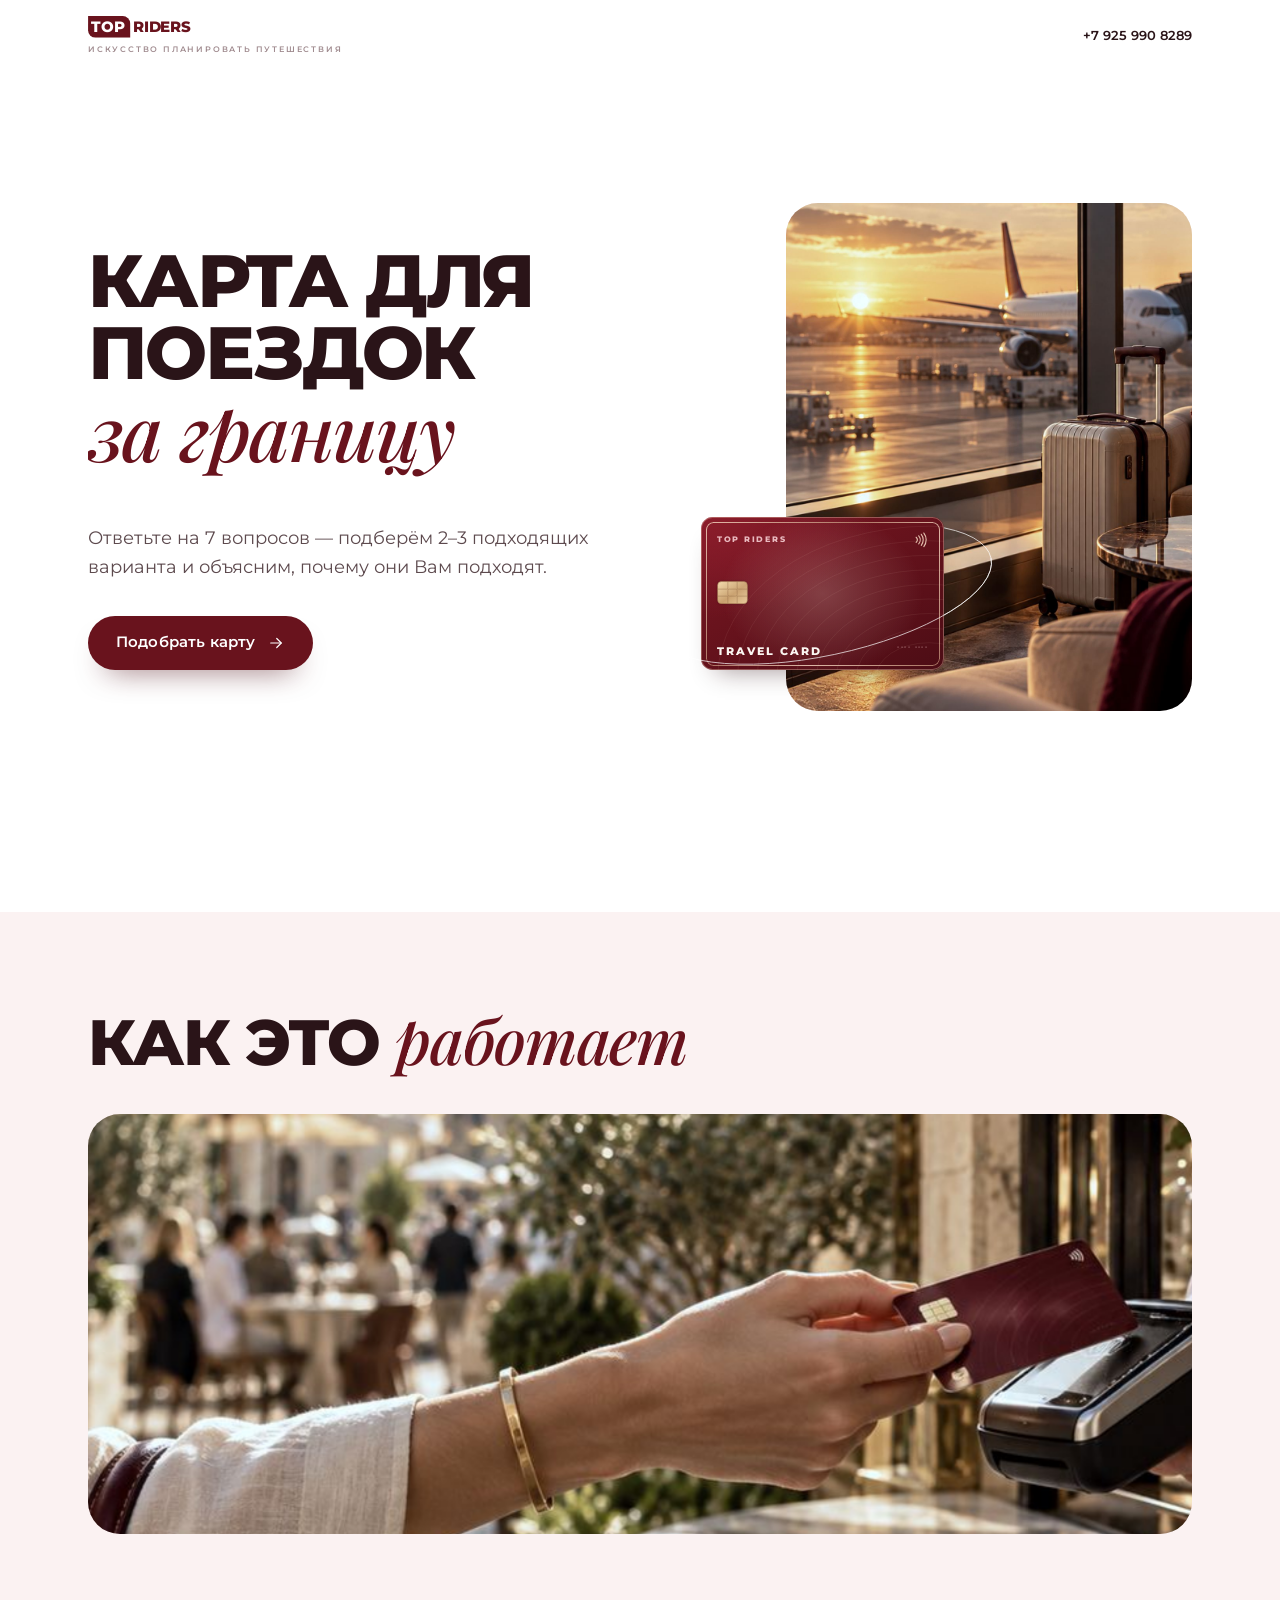
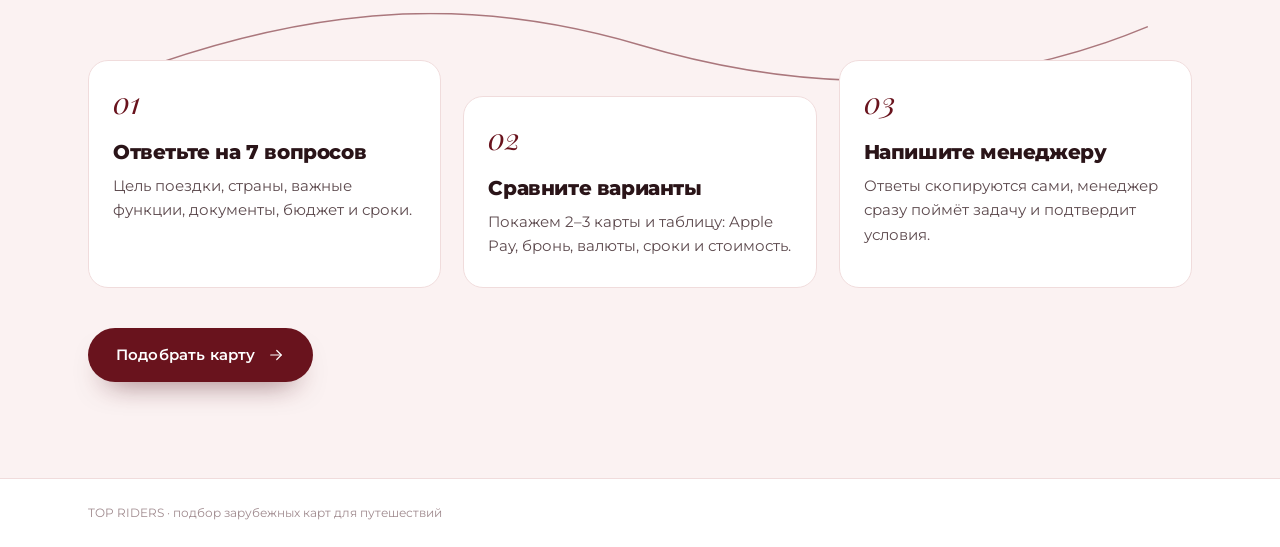
==== commit 004d5139: "Lead form: name, phone, email + quiz answers to Google Sheet via Apps Script - Form in the CTA block" ====
--- a/index.html
+++ b/index.html
@@ -187,9 +187,22 @@
             <svg viewBox="0 0 24 24" fill="none" stroke="currentColor" stroke-width="1.5" stroke-linecap="round" stroke-linejoin="round" aria-hidden="true"><path d="m5 12.5 4.2 4.2L19 7"/></svg>
             <span class="js-hint-text"></span>
           </p>
+          <form class="lead" id="leadForm" hidden novalidate>
+            <h4 class="lead__title" data-t="leadTitle">Или оставьте заявку</h4>
+            <p class="lead__text" data-t="leadText"></p>
+            <div class="lead__fields">
+              <label class="lead__field"><span data-t="leadName">Имя</span><input name="name" type="text" autocomplete="name" maxlength="80" required></label>
+              <label class="lead__field"><span data-t="leadPhone">Телефон</span><input name="phone" type="tel" inputmode="tel" autocomplete="tel" placeholder="+7" maxlength="24" required></label>
+              <label class="lead__field lead__field--wide"><span data-t="leadEmail">Email (необязательно)</span><input name="email" type="email" inputmode="email" autocomplete="email" maxlength="120"></label>
+              <input class="lead__trap" name="website" type="text" tabindex="-1" autocomplete="off" aria-hidden="true">
+            </div>
+            <label class="lead__consent"><input name="consent" type="checkbox" required><span><span data-t="leadConsent">Согласен(на) на обработку персональных данных</span> <a id="leadPrivacy" href="#" target="_blank" rel="noopener" hidden>(политика)</a></span></label>
+            <button class="btn btn--outline-light" type="submit" id="leadSubmit"><span data-t="leadSubmit">Отправить заявку</span></button>
+            <p class="lead__status" id="leadStatus" role="status" hidden></p>
+          </form>
           <div class="cta__links">
-            <a id="linkChannel" href="https://t.me/topriders_usa" target="_blank" rel="noopener"><span>Telegram-канал TOP RIDERS</span> ↗</a>
-            <a id="linkSite" href="https://topriders.ru" target="_blank" rel="noopener"><span>topriders.ru</span> ↗</a>
+            <a id="linkChannel" href="https://t.me/topriders_usa" target="_blank" rel="noopener"><span>Telegram-канал TOP RIDERS</span> ↗&#xFE0E;</a>
+            <a id="linkSite" href="https://topriders.ru" target="_blank" rel="noopener"><span>topriders.ru</span> ↗&#xFE0E;</a>
           </div>
           <button class="link-btn" id="restartBtn" type="button" data-t="restart">Пройти заново</button>
         </div>
--- a/assets/css/styles.css
+++ b/assets/css/styles.css
@@ -593,11 +593,11 @@
 }
 .cta__bg {
   position: absolute; inset: 0; z-index: -1; width: 100%; height: 100%;
-  object-fit: cover; object-position: 75% 50%;
-  opacity: .32; mix-blend-mode: luminosity;
+  object-fit: cover; object-position: 50% 22%;
+  opacity: .36; mix-blend-mode: luminosity;
   -webkit-mask-image: linear-gradient(100deg, transparent 15%, #000 75%); mask-image: linear-gradient(100deg, transparent 15%, #000 75%);
 }
-@media (max-width: 639px) { .cta__bg { -webkit-mask-image: linear-gradient(180deg, #000, transparent 70%); mask-image: linear-gradient(180deg, #000, transparent 70%); opacity: .26; } }
+@media (max-width: 639px) { .cta__bg { object-position: 50% 10%; -webkit-mask-image: linear-gradient(180deg, #000 30%, transparent 95%); mask-image: linear-gradient(180deg, #000 30%, transparent 95%); opacity: .34; } }
 .cta__title { color: #fff; }
 .cta__title .serif { color: #F2C9CD; }
 .cta__text { margin-top: 14px; color: rgba(255, 255, 255, .72); max-width: 32em; }
@@ -649,5 +649,34 @@
 .shuffle__card .tc__glare { display: none; }
 
 /* Ручное копирование, если браузер запретил доступ к буферу */
-.cta__hint { display: grid !important; grid-template-columns: 20px 1fr; column-gap: 10px; }
+.cta__hint:not([hidden]) { display: grid; grid-template-columns: 20px 1fr; column-gap: 10px; }
 .cta__manual { grid-column: 1 / -1; margin-top: 10px; padding: 10px 12px; border-radius: 10px; border: 1px solid var(--line); background: #fff; color: var(--ink); font: 13px/1.45 var(--f-body); resize: vertical; }
+
+/* Форма заявки в тёмном блоке */
+.lead { margin-top: 30px; padding-top: 26px; border-top: 1px solid rgba(255, 255, 255, .18); }
+.lead__title { font-family: var(--f-head); font-weight: 800; font-size: 20px; letter-spacing: -.02em; color: #fff; }
+.lead__text { margin-top: 6px; font-size: 14px; color: rgba(255, 255, 255, .7); max-width: 34em; }
+.lead__fields { display: grid; gap: 12px; margin-top: 18px; }
+.lead__field { display: grid; gap: 6px; font-size: 12.5px; color: rgba(255, 255, 255, .7); }
+.lead__field input {
+  min-height: 52px; padding: 0 16px; border-radius: 14px;
+  border: 1px solid rgba(255, 255, 255, .25); background: rgba(255, 255, 255, .08); color: #fff;
+  font: 500 16px/1 var(--f-body); transition: border-color .25s, background-color .25s;
+}
+.lead__field input::placeholder { color: rgba(255, 255, 255, .4); }
+.lead__field input:focus { outline: none; border-color: #fff; background: rgba(255, 255, 255, .12); }
+.lead__trap { position: absolute; left: -9999px; width: 1px; height: 1px; opacity: 0; }
+.lead__consent { display: flex; gap: 10px; align-items: flex-start; margin-top: 14px; font-size: 13px; line-height: 1.45; color: rgba(255, 255, 255, .75); cursor: pointer; }
+.lead__consent input { width: 18px; height: 18px; margin-top: 1px; accent-color: var(--gold); flex: none; }
+.lead__consent a { color: #fff; }
+.btn--outline-light { margin-top: 18px; border: 1.5px solid rgba(255, 255, 255, .7); color: #fff; width: 100%; }
+.btn--outline-light::before { background: rgba(255, 255, 255, .12); }
+.btn--outline-light:hover::before { transform: none; }
+.btn--outline-light:disabled { opacity: .6; cursor: default; }
+.lead__status { margin-top: 12px; font-size: 14px; color: #fff; }
+.lead__status.is-error { color: #FFD3D6; }
+@media (min-width: 640px) {
+  .lead__fields { grid-template-columns: 1fr 1fr; }
+  .lead__field--wide { grid-column: 1 / -1; }
+  .btn--outline-light { width: auto; }
+}
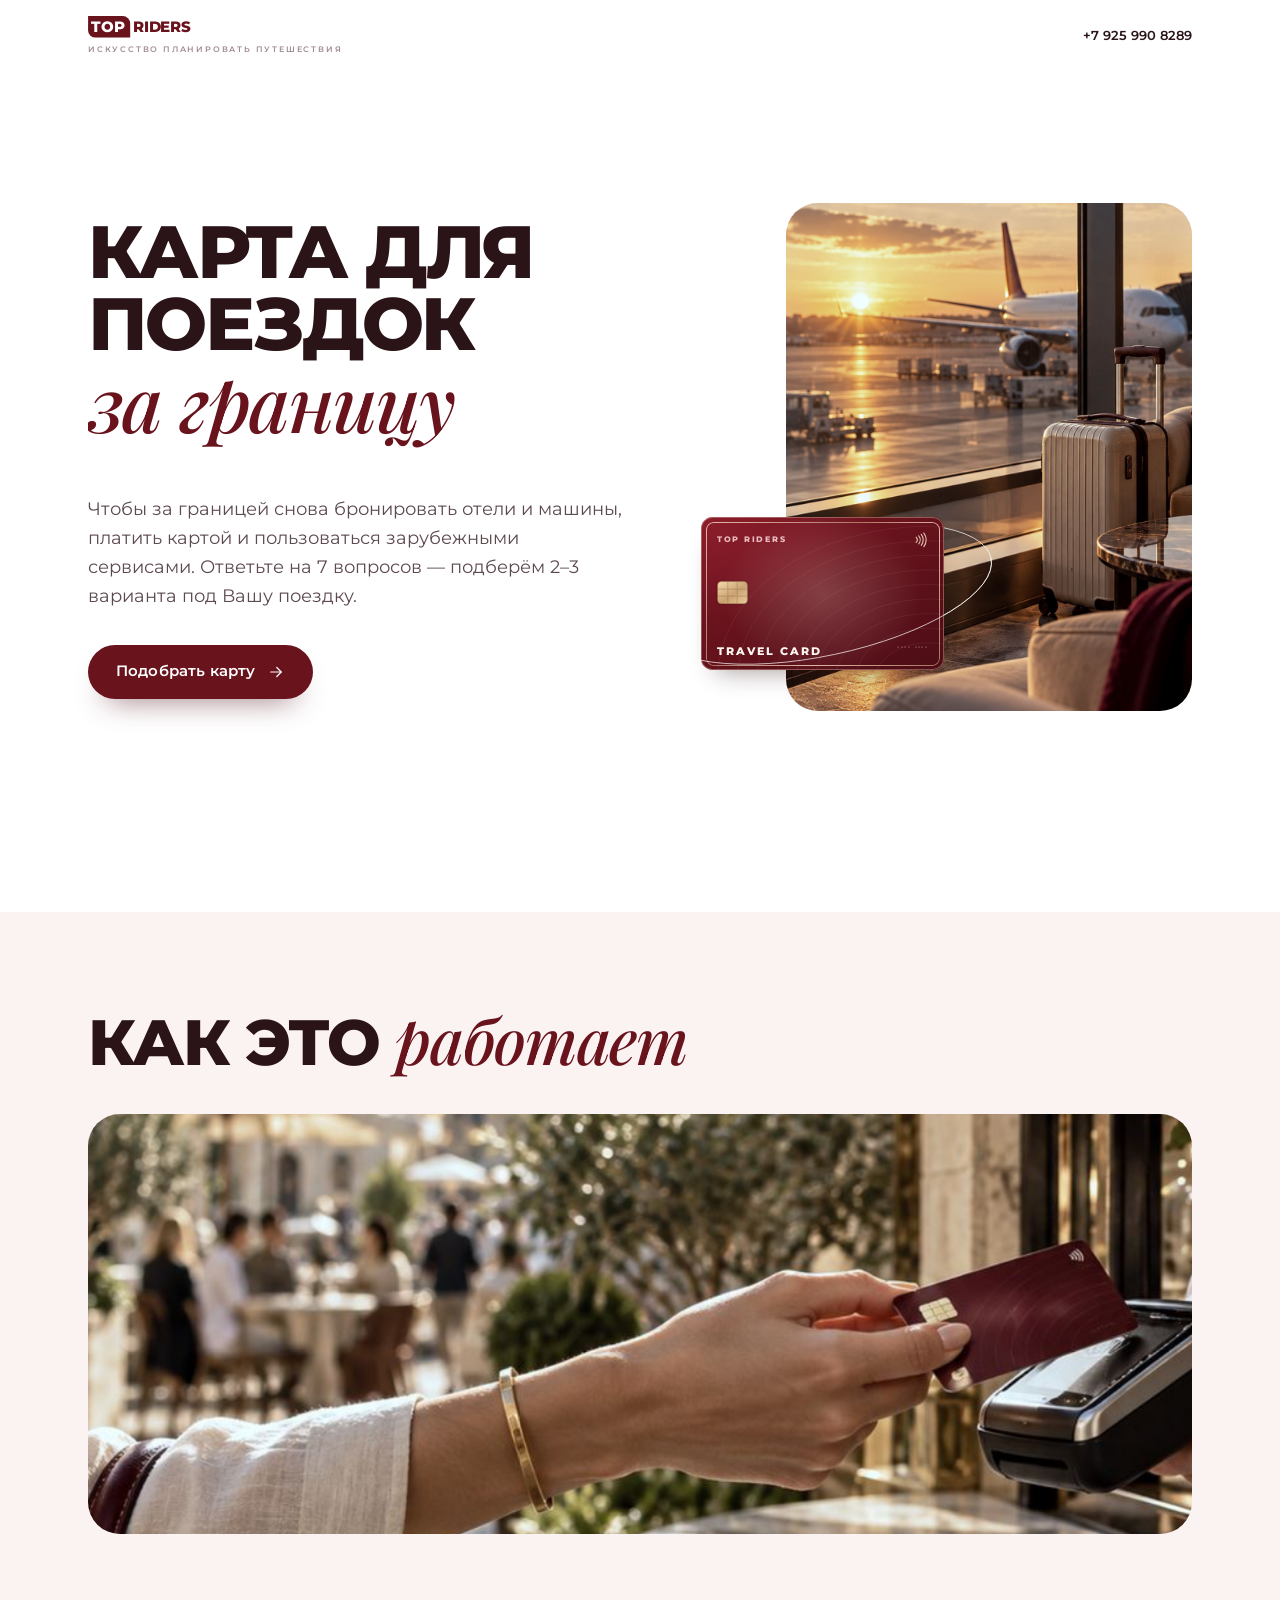
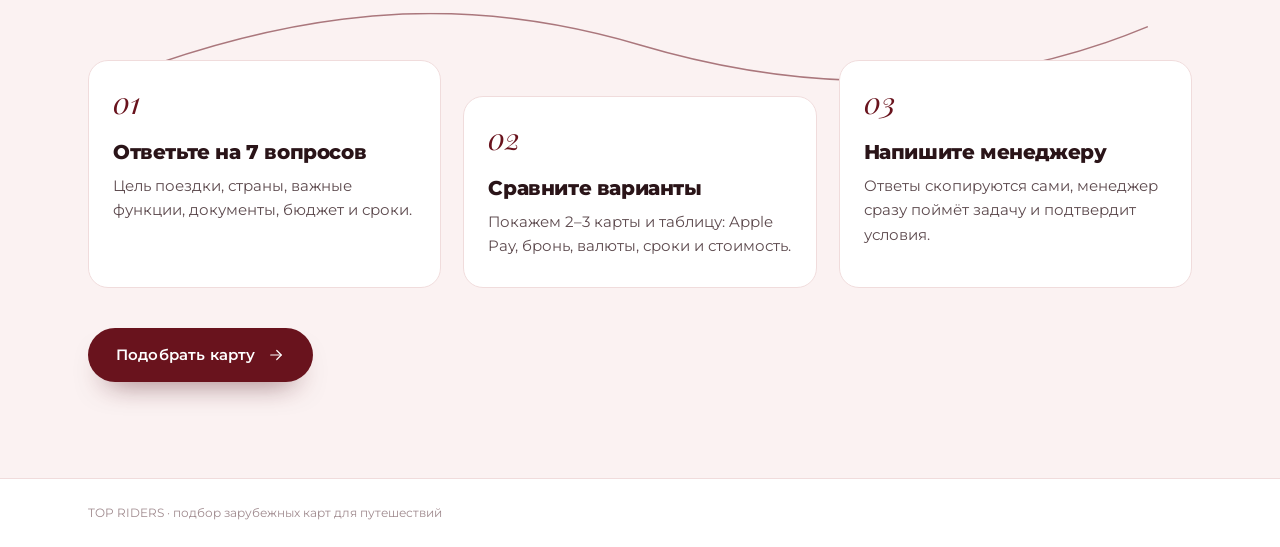
==== commit 4a756574: "Hero lead: why a foreign card — booking hotels and cars, paying abroad, foreign services Co-Authored" ====
--- a/index.html
+++ b/index.html
@@ -7,15 +7,15 @@
   <meta name="description" content="Подберём зарубежную карту под Вашу поездку: ответьте на 7 вопросов, и мы покажем 2–3 подходящих варианта.">
   <meta name="theme-color" content="#FFFFFF">
   <meta property="og:title" content="Карта для путешествий под Ваши задачи · TOP RIDERS">
-  <meta property="og:description" content="Ответьте на 7 вопросов, и мы покажем 2–3 подходящих варианта.">
+  <meta property="og:description" content="Бронь отелей и машин, оплата в поездке и зарубежные сервисы. Ответьте на 7 вопросов, и мы покажем 2–3 подходящих варианта.">
   <meta property="og:type" content="website">
   <link rel="icon" href="assets/favicon.svg" type="image/svg+xml">
 
   <link rel="preconnect" href="https://fonts.googleapis.com">
   <link rel="preconnect" href="https://fonts.gstatic.com" crossorigin>
   <link rel="stylesheet" href="https://fonts.googleapis.com/css2?family=Montserrat:wght@400;500;600;800&family=Playfair+Display:ital,wght@1,500&display=swap">
-  <link rel="stylesheet" href="assets/css/styles.css">
-  <link rel="modulepreload" href="assets/js/app.js">
+  <link rel="stylesheet" href="assets/css/styles.css?v=20261006b">
+  <link rel="modulepreload" href="assets/js/app.js?v=20261006b">
 </head>
 <body data-screen="hero">
 
@@ -141,6 +141,7 @@
             <div class="why__actions">
               <a class="btn btn--primary btn--xl js-tg" href="https://t.me/TopRiders_Travel" target="_blank" rel="noopener"><span id="whyBtnText">Обсудить с менеджером</span><svg viewBox="0 0 24 24" fill="none" stroke="currentColor" stroke-width="1.6" stroke-linecap="round" stroke-linejoin="round" aria-hidden="true"><path d="M20.5 3.5 3.5 10.6l6.4 2.3 2.3 6.6 8.3-16z"/><path d="m9.9 12.9 4.6-4.6"/></svg></a>
               <a class="why__phone js-phone" href="tel:+79259908289"><span data-t="ctaPhoneLabel">или позвоните</span> <b class="js-phone-text">+7 925 990 8289</b></a>
+              <a class="why__lead" href="#leadForm" data-t="whyLead">Или оставьте заявку — перезвоним ↓&#xFE0E;</a>
             </div>
             <p class="cta__hint js-hint" role="status" hidden>
             <svg viewBox="0 0 24 24" fill="none" stroke="currentColor" stroke-width="1.5" stroke-linecap="round" stroke-linejoin="round" aria-hidden="true"><path d="m5 12.5 4.2 4.2L19 7"/></svg>
@@ -215,6 +216,6 @@
   </footer>
 
   <noscript><p class="noscript">Для подбора карты включите JavaScript или напишите нам: <a href="https://t.me/TopRiders_Travel">t.me/TopRiders_Travel</a></p></noscript>
-  <script type="module" src="assets/js/app.js"></script>
+  <script type="module" src="assets/js/app.js?v=20261006b"></script>
 </body>
 </html>
--- a/assets/css/styles.css
+++ b/assets/css/styles.css
@@ -680,3 +680,7 @@
   .lead__field--wide { grid-column: 1 / -1; }
   .btn--outline-light { width: auto; }
 }
+
+.why__lead { text-align: center; font-size: 14px; font-weight: 600; color: var(--wine); text-decoration: underline; text-underline-offset: 5px; padding: 6px 0; }
+@media (min-width: 640px) { .why__lead { grid-column: 1 / -1; text-align: left; } }
+#leadForm { scroll-margin-top: 24px; }
